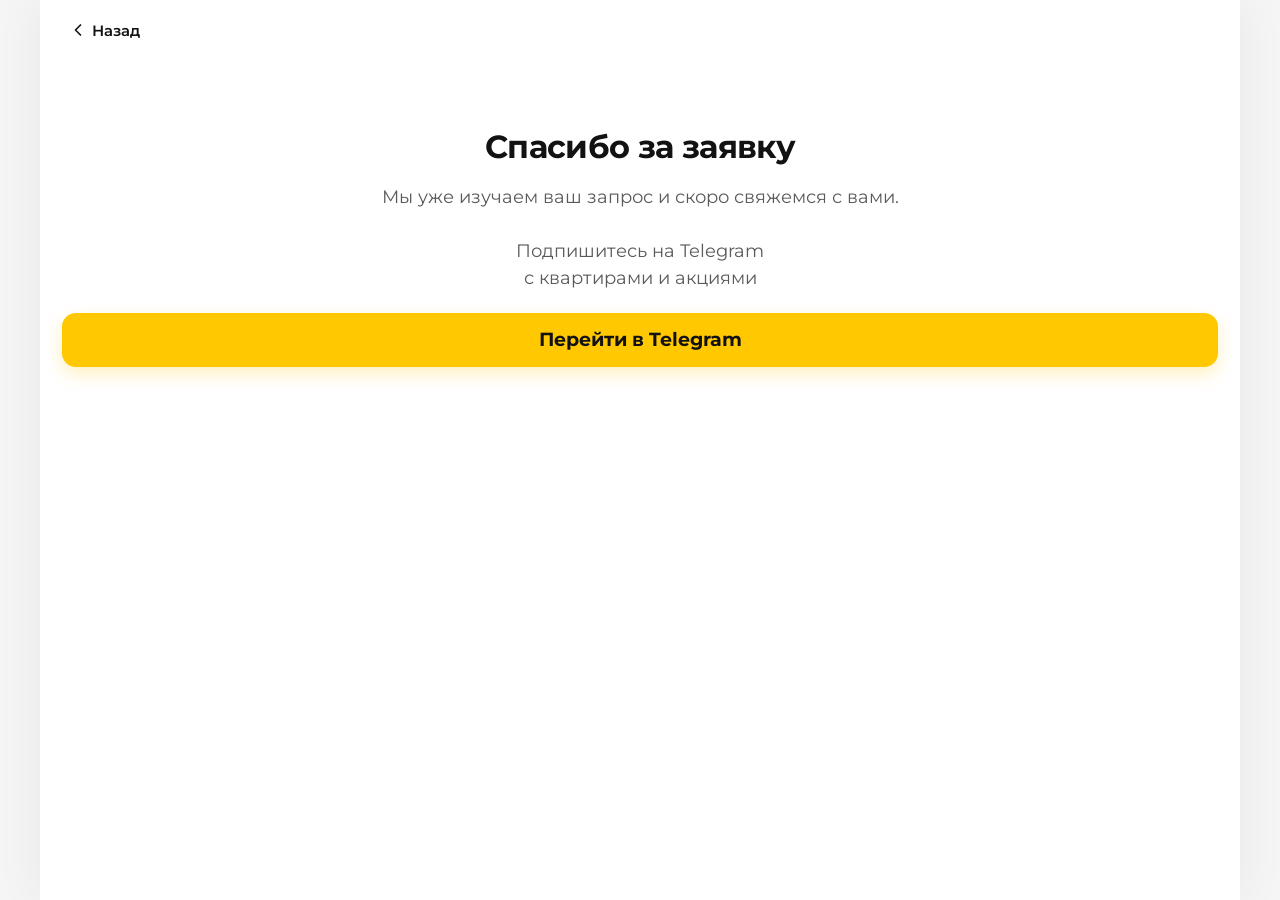
==== success.html @ 06d4162e "Redirect to success page upon form submission in index.html; add styles for success page layout and " ====
<!doctype html>
<html lang="ru">
  <head>
    <meta charset="UTF-8" />
    <meta name="viewport" content="width=device-width, initial-scale=1" />
    <meta name="theme-color" content="#ffc800" />
    <meta name="apple-mobile-web-app-capable" content="yes" />
    <meta name="apple-mobile-web-app-title" content="agency" />
    <title>Спасибо за заявку</title>
    <link
      rel="icon"
      href="assets/icons/favicon-32x32.png"
      sizes="32x32"
      type="image/png"
    />
    <link
      rel="icon"
      href="assets/icons/favicon-16x16.png"
      sizes="16x16"
      type="image/png"
    />
    <link
      rel="apple-touch-icon"
      href="assets/icons/apple-touch-icon.png"
      sizes="180x180"
    />
    <link rel="manifest" href="manifest.json" />
    <link rel="preconnect" href="https://fonts.bunny.net" />
    <link
      href="https://fonts.bunny.net/css?family=montserrat:400,500,600,700,800&display=swap"
      rel="stylesheet"
    />
    <link rel="stylesheet" href="style.css" />
  </head>
  <body>
    <main class="page success-page">
      <a class="success-page__back" href="index.html" aria-label="Назад">
        <svg viewBox="0 0 24 24" aria-hidden="true">
          <path
            d="M15 6l-6 6 6 6"
            fill="none"
            stroke="currentColor"
            stroke-width="2"
            stroke-linecap="round"
            stroke-linejoin="round"
          />
        </svg>
        Назад
      </a>
      <div class="success-page__content">
        <h1 class="success-page__title">Спасибо за заявку</h1>
        <p class="success-page__text">
          Мы уже изучаем ваш запрос и скоро свяжемся с вами.
        </p>
        <p class="success-page__cta">
          Подпишитесь на Telegram<br />
          с квартирами и акциями
        </p>
        <a
          class="success-page__button"
          href="https://t.me/grigakrsk"
          target="_blank"
          rel="noopener"
        >
          Перейти в Telegram
        </a>
      </div>
    </main>
  </body>
</html>
---- style.css ----
:root {
  --yellow: #ffc800;
  --yellow-deep: #f2bb00;
  --ink: #121212;
  --muted: #777;
  --surface: #f6f6f6;
  --line: #e8e8e8;
  font-synthesis: none;
}

*,
*::before,
*::after {
  box-sizing: border-box;
}

html {
  scroll-behavior: smooth;
}

body {
  margin: 0;
  min-width: 320px;
  overflow-x: hidden;
  color: var(--ink);
  background: #fff;
  font-family: "Montserrat", system-ui, -apple-system, "Segoe UI", Roboto, sans-serif;
  -webkit-font-smoothing: antialiased;
}

button,
input {
  font: inherit;
}

button,
a {
  -webkit-tap-highlight-color: transparent;
}

.page {
  width: min(100%, 520px);
  margin: 0 auto;
  padding: 0 28px 24px;
}

.page > .hero {
  width: min(100vw, 1200px);
  margin-inline: calc((100% - min(100vw, 1200px)) / 2);
  padding: 20px 22px 0;
  margin-bottom: 18px;
  box-sizing: border-box;
}

.hero {
  display: grid;
  grid-template-columns: minmax(72px, clamp(88px, 30vw, 300px)) minmax(0, 1fr);
  column-gap: clamp(8px, 2vw, 20px);
  align-items: start;
}

.hero-img {
  display: block;
  width: auto;
  max-width: 100%;
  height: auto;
  margin: 0;
  align-self: start;
  justify-self: start;
  object-fit: contain;
  object-position: left top;
}

.hero-lead {
  display: flex;
  flex-direction: column;
  align-items: flex-start;
  justify-content: flex-start;
  position: relative;
  margin-bottom: 0;
  min-height: 0;
  min-width: 0;
  max-width: 640px;
}

.hero-title {
  display: flex;
  flex-direction: column;
  align-items: stretch;
  gap: 0.08em;
  margin: 0 0 8px;
  font-size: clamp(14px, 3.8vw, 20px);
  line-height: 1.12;
  color: #000;
  text-align: left;
}

.hero-title__row {
  display: flex;
  align-items: baseline;
  width: 100%;
  font-size: clamp(15px, 4vw, 22px);
}

.hero-title__row--bold {
  font-weight: 700;
  padding-top: 0;
}

.hero-title__row--reg {
  font-weight: 400;
  font-size: clamp(12px, 3.2vw, 18px);
}

.hero-title__mark {
  display: inline-flex;
  width: fit-content;
  font-weight: 700;
  color: #000;
  font-size: clamp(13px, 3.6vw, 20px);
  background: linear-gradient(
    90deg,
    rgba(255, 210, 0, 0.15) 0%,
    #ffcc00 5%,
    #ffd10a 50%,
    #ffcc00 95%,
    rgba(255, 210, 0, 0.2) 100%
  );
  padding: 0.12em 0.22em 0.14em 0.14em;
  margin: 0 0 0 -0.06em;
  border-radius: 0.1em 0.18em 0.1em 0.08em;
  box-decoration-break: clone;
  -webkit-box-decoration-break: clone;
}

.title-pict {
  display: block;
  width: 100%;
  line-height: 0;
}

.caption-title {
  display: block;
  width: 100%;
  max-width: 100%;
  height: auto;
  margin: 0;
  object-fit: contain;
  object-position: left top;
}

.desc {
  color: #3a3a3a;
  font-size: clamp(12px, 3.1vw, 15px);
  line-height: 1.3;
  max-width: none;
  margin: 6px 0 0;
}

@media (min-width: 768px) {
  .hero {
    grid-template-columns: minmax(180px, clamp(200px, 26vw, 340px)) minmax(0, 1fr);
    align-items: start;
    margin-bottom: 24px;
  }

  .hero-img {
    width: auto;
    max-width: 100%;
    height: auto;
    max-height: clamp(260px, 36vw, 440px);
    object-fit: contain;
    object-position: left top;
  }

  .hero-lead {
    justify-content: flex-start;
    align-self: start;
    padding: 0 0 clamp(16px, 2.5vw, 32px) clamp(8px, 1.5vw, 20px);
    width: 100%;
  }

  .hero-title {
    font-size: clamp(32px, 3.2vw, 46px);
    margin-bottom: clamp(14px, 2vw, 22px);
  }

  .hero-title__row {
    font-size: clamp(34px, 3.4vw, 50px);
  }

  .hero-title__row--reg {
    font-size: clamp(24px, 2.2vw, 36px);
  }

  .hero-title__mark {
    font-size: clamp(28px, 2.6vw, 44px);
  }

  .desc {
    font-size: clamp(17px, 1.35vw, 19px);
    line-height: 1.4;
    margin-top: clamp(12px, 1.8vw, 20px);
  }
}

@media (min-width: 400px) and (max-width: 800px) {
  .hero {
    align-items: start;
  }

  .hero-img {
    object-fit: contain;
    object-position: left top;
    max-height: clamp(220px, 50vw, 400px);
  }

  .hero-lead {
    min-height: 0;
    justify-content: flex-start;
  }
}

@media (max-width: 420px) {
  .page > .hero {
    padding: 14px 8px 0;
  }

  .hero {
    grid-template-columns: minmax(64px, clamp(76px, 38vw, 200px)) minmax(0, 1fr);
    column-gap: 6px;
  }

  .hero-img {
    max-height: 180px;
  }

  .hero-title {
    font-size: clamp(13px, 3.6vw, 18px);
  }

  .hero-title__row {
    font-size: 18px;
  }

  .hero-title__row--reg {
    font-size: 16px;
  }

  .hero-title__mark {
    font-size: 18px;
  }

  .desc {
    font-size: clamp(11px, 2.9vw, 14px);
  }
}

.decor {
  position: absolute;
  z-index: 0;
  height: auto;
  pointer-events: none;
  user-select: none;
}

.decor--building {
  z-index: 0;
  top: -7px;
  right: -6px;
  width: 60px;
  opacity: 0.62;
  transform: rotate(-11deg);
  transform-origin: center;
}

.quiz {
  display: grid;
  gap: 25px;
  overflow: visible;
}

.question {
  position: relative;
}

.question:has(.city-custom:not([hidden])) {
  z-index: 100;
  overflow: visible;
}

.question__number {
  display: flex;
  align-items: center;
  gap: 8px;
  height: 35px;
  color: var(--yellow-deep);
  font-family: "Caveat", "Segoe Script", cursive;
  font-size: 31px;
  font-weight: 600;
  line-height: 1;
  transform: rotate(-2deg);
  padding-bottom: 10px;
}

.question__wave {
  display: block;
  width: 34px;
  height: auto;
  margin-top: 2px;
  transform: rotate(2deg);
}

.question h2 {
  margin: 2px 0 10px;
  font-size: 16px;
  line-height: 1.25;
  font-weight: 700;
  letter-spacing: -0.02em;
}

.options {
  position: relative;
  z-index: 2;
  display: grid;
  gap: 8px;
  overflow: visible;
}

.option,
.type-card,
.submit {
  border: 0;
  cursor: pointer;
  color: var(--ink);
}

.option {
  position: relative;
  z-index: 1;
  width: 100%;
  min-height: 43px;
  padding: 10px 14px;
  border: 1.5px solid var(--line);
  border-radius: 9px;
  background: #fff;
  box-shadow: 0 2px 8px rgba(0, 0, 0, 0.035);
  font-size: 12px;
  font-weight: 500;
  transition: 160ms ease;
}

.option.is-active {
  background: #ffc800;
  border-color: var(--yellow);
  font-weight: 600;
  box-shadow: 0 6px 16px rgba(255, 200, 0, 0.22);
}

.type-column {
  display: flex;
  flex-direction: column;
  gap: 8px;
  min-width: 0;
}

.type-sub {
  display: grid;
  grid-template-rows: 0fr;
  opacity: 0;
  overflow: hidden;
  pointer-events: none;
  transform: translateY(-8px);
  transition:
    grid-template-rows 320ms cubic-bezier(0.22, 1, 0.36, 1),
    opacity 240ms ease,
    transform 320ms cubic-bezier(0.22, 1, 0.36, 1);
}

.type-sub__inner {
  display: flex;
  flex-direction: column;
  gap: 8px;
  min-height: 0;
  overflow: hidden;
}

.type-column:has(.type-card.is-active) .type-sub {
  grid-template-rows: 1fr;
  opacity: 1;
  pointer-events: auto;
  transform: translateY(0);
}

.type-column:has(.type-card.is-active) .type-sub .option {
  animation: type-sub-item-in 360ms cubic-bezier(0.22, 1, 0.36, 1) backwards;
}

.type-column:has(.type-card.is-active) .type-sub .option:nth-child(2) {
  animation-delay: 70ms;
}

@keyframes type-sub-item-in {
  from {
    opacity: 0;
    transform: translateY(-6px);
  }

  to {
    opacity: 1;
    transform: translateY(0);
  }
}

.type-card {
  position: relative;
  display: flex;
  align-items: center;
  gap: 11px;
  width: 100%;
  min-height: 56px;
  padding: 8px 11px;
  border: 1.5px solid var(--line);
  border-radius: 9px;
  background: #fff;
  text-align: left;
  font-size: 12px;
  font-weight: 500;
  transition: 160ms ease;
}

.city-custom {
  position: relative;
  z-index: 12;
  grid-column: 1 / -1;
  margin-top: 2px;
}

.city-autocomplete {
  position: relative;
  z-index: 13;
}

.city-autocomplete__input {
  display: block;
  width: 100%;
  box-sizing: border-box;
  min-height: 43px;
  padding: 10px 14px;
  border: 1.5px solid var(--line);
  border-radius: 9px;
  color: #222;
  background: #fff;
  font-size: 16px;
  outline: 0;
  transition: 160ms ease;
}

.city-autocomplete__input::placeholder {
  color: #c4c4c4;
}

.city-autocomplete__input:focus {
  border-color: var(--yellow);
  box-shadow: 0 0 0 3px rgba(255, 200, 0, 0.1);
}

.city-suggestions {
  position: absolute;
  z-index: 200;
  top: calc(100% + 6px);
  left: 0;
  right: 0;
  max-height: 260px;
  margin: 0;
  padding: 6px 0;
  overflow-y: auto;
  list-style: none;
  border: 1px solid #e4e4e4;
  border-radius: 12px;
  background: #fff;
  box-shadow: 0 12px 28px rgba(0, 0, 0, 0.14);
}

.city-suggestions__item {
  padding: 12px 16px;
  font-size: 14px;
  line-height: 1.35;
  cursor: pointer;
  transition: background 120ms ease;
}

.city-suggestions__item + .city-suggestions__item {
  border-top: 1px solid #f2f2f2;
}

.city-suggestions__item:hover,
.city-suggestions__item:focus {
  background: #fff7d1;
}

.city-suggestions__name {
  display: block;
}

.type-card__arrow {
  position: absolute;
  z-index: 3;
  top: -7px;
  right: -21px;
  bottom: auto;
  width: 17px;
  height: auto;
  pointer-events: none;
  transform: rotate(-8deg);
}

.type-card.is-active {
  border-color: var(--yellow);
  box-shadow: 0 4px 13px rgba(0, 0, 0, 0.04);
}

.type-card__icon {
  display: grid;
  place-items: center;
  width: 32px;
  height: 32px;
  flex: 0 0 32px;
  border-radius: 8px;
  background: var(--yellow);
}

.type-card__icon svg {
  width: 18px;
  height: 18px;
  fill: none;
  stroke: #111;
  stroke-width: 1.8;
  stroke-linecap: round;
  stroke-linejoin: round;
}

.radio {
  display: grid;
  place-items: center;
  width: 19px;
  height: 19px;
  margin-left: auto;
  flex: 0 0 19px;
  border: 1.5px solid #dedede;
  border-radius: 50%;
  background: #fff;
}

.radio svg {
  display: none;
  width: 11px;
  height: 11px;
  color: #fff;
}

.type-card.is-active .radio {
  border-color: var(--yellow);
  background: var(--yellow);
}

.type-card.is-active .radio svg {
  display: block;
}

.input-wrap {
  position: relative;
  display: flex;
  align-items: center;
  height: 45px;
  border: 1.5px solid var(--line);
  border-radius: 9px;
  background: #fff;
}

.input-wrap input {
  width: 100%;
  height: 100%;
  min-width: 0;
  padding: 0 40px 0 13px;
  border: 0;
  outline: 0;
  color: #222;
  background: transparent;
  font-size: 16px;
}

.input-wrap input::placeholder {
  color: #c4c4c4;
}

.input-wrap:focus-within {
  border-color: var(--yellow);
  box-shadow: 0 0 0 3px rgba(255, 200, 0, 0.1);
}

.input-wrap svg {
  position: absolute;
  right: 13px;
  width: 15px;
  height: 15px;
  fill: none;
  stroke: #111;
  stroke-width: 1.8;
  stroke-linecap: round;
  stroke-linejoin: round;
}

.input-wrap--phone input {
  padding-left: 64px;
}

.flag,
.prefix {
  position: absolute;
  z-index: 1;
  font-size: 12px;
}

.flag {
  left: 11px;
}

.prefix {
  left: 34px;
  font-weight: 600;
}

.honeypot {
  position: absolute;
  left: -9999px;
  width: 1px;
  height: 1px;
  opacity: 0;
  pointer-events: none;
}

.form-actions {
  display: grid;
  gap: 6px;
  margin-top: 0;
}

.submit {
  display: flex;
  align-items: center;
  justify-content: center;
  gap: 16px;
  width: 100%;
  min-height: 47px;
  margin-top: 0;
  border-radius: 9px;
  background: var(--yellow);
  box-shadow: 0 7px 18px rgba(255, 200, 0, 0.25);
  font-size: 12px;
  font-weight: 700;
  transition: transform 160ms ease, filter 160ms ease;
}

.submit span:last-child {
  font-size: 19px;
  font-weight: 400;
}

.submit:hover {
  filter: brightness(1.035);
  transform: translateY(-1px);
}

.submit:disabled {
  cursor: wait;
  opacity: 0.72;
}

.benefits {
  margin-top: 18px;
}

.page .benefits__grid {
  grid-template-columns: 1fr;
  gap: 0;
}

.page .benefit {
  display: grid;
  grid-template-columns: 128px 1fr;
  align-items: center;
  column-gap: 14px;
  padding: 14px 0;
  min-height: 78px;
  border-bottom: 1px solid rgba(0, 0, 0, 0.08);
}

.page .benefit + .benefit::before {
  display: none;
}

.page .benefit__top {
  min-height: 0;
  align-items: center;
  gap: 10px;
}

.page .benefit__text {
  margin-top: 0;
  justify-self: end;
  text-align: right;
  font-size: 16px;
  line-height: 1.25;
}

.benefits__grid {
  display: grid;
  grid-template-columns: repeat(4, minmax(0, 1fr));
  gap: 0;
}

.benefit {
  position: relative;
  padding: 14px;
}

.benefit + .benefit::before {
  content: "";
  position: absolute;
  left: 0;
  top: 10px;
  bottom: 10px;
  width: 1px;
  background: rgba(0, 0, 0, 0.12);
}

.benefit__top {
  display: flex;
  align-items: center;
  gap: 12px;
  min-height: 54px;
}

.benefit__icon {
  display: grid;
  place-items: center;
  width: 46px;
  height: 46px;
  flex: 0 0 46px;
  border-radius: 999px;
  background: var(--yellow);
  box-shadow: 0 10px 18px rgba(244, 192, 0, 0.18);
}

.benefit__icon img {
  width: 24px;
  height: 24px;
  display: block;
}

.benefit__num {
  font-size: 38px;
  font-weight: 700;
  line-height: 1;
  letter-spacing: 0.02em;
  color: rgba(0, 0, 0, 0.14);
}

.benefit__text {
  margin-top: 8px;
  font-size: 15px;
  font-weight: 700;
  line-height: 1.15;
  color: #111;
}

@media (max-width: 780px) {
  .benefits__grid {
    grid-template-columns: repeat(2, minmax(0, 1fr));
    gap: 14px 0;
  }

  .benefit {
    padding: 10px 8px 6px;
  }

  .benefit + .benefit::before {
    display: none;
  }
}

@media (max-width: 560px) {
  .benefits__grid {
    grid-template-columns: 1fr;
    gap: 0;
  }

  .benefit {
    display: grid;
    grid-template-columns: 128px 1fr;
    align-items: center;
    column-gap: 14px;
    padding: 14px 0;
    min-height: 78px;
    border-bottom: 1px solid rgba(0, 0, 0, 0.08);
  }

  .benefit__top {
    min-height: 0;
    align-items: center;
    gap: 10px;
  }

  .benefit__text {
    margin-top: 0;
    justify-self: end;
    text-align: right;
    font-size: 16px;
    line-height: 1.25;
  }
}

.contacts {
  margin-top: 6px;
  padding: 14px 14px 4px;
  border-top: 1px solid #efefef;
  border-radius: 16px 16px 0 0;
  box-shadow: 0 -4px 18px rgba(0, 0, 0, 0.025);
  text-align: center;
}

.contacts > p {
  margin: 0 0 12px;
  font-size: 11px;
  font-weight: 500;
}

.contacts__links {
  display: flex;
  justify-content: center;
  align-items: flex-start;
  gap: 36px;
}

.contacts a {
  display: flex;
  align-items: center;
  flex-direction: column;
  gap: 6px;
  min-width: 52px;
  color: inherit;
  text-decoration: none;
}

.contacts__badge {
  display: grid;
  place-items: center;
  width: 34px;
  height: 34px;
  border-radius: 50%;
  background: #111;
}

.contacts__badge svg {
  width: 20px;
  height: 20px;
  fill: none;
  stroke: #fff;
  stroke-width: 1.8;
  stroke-linecap: round;
  stroke-linejoin: round;
}

.contacts__badge svg path[fill="#fff"] {
  fill: #fff;
  stroke: none;
}

.contacts__logo,
.contacts__logo-svg {
  display: block;
  width: 17px;
  height: 17px;
  object-fit: contain;
}

.contacts__logo-svg {
  fill: #fff;
}

.contacts small {
  font-size: 8px;
}

.toast {
  position: fixed;
  z-index: 10;
  left: 50%;
  bottom: 20px;
  width: max-content;
  max-width: calc(100% - 32px);
  padding: 12px 18px;
  border-radius: 10px;
  color: #fff;
  background: #111;
  box-shadow: 0 10px 30px rgba(0, 0, 0, 0.2);
  font-size: 12px;
  transform: translate(-50%, 30px);
  opacity: 0;
  pointer-events: none;
  transition: 220ms ease;
}

.toast.is-visible {
  transform: translate(-50%, 0);
  opacity: 1;
}

@media (min-width: 600px) {
  body {
    background: #f5f5f5;
  }

  .page {
    background: #fff;
    min-height: 100vh;
    box-shadow: 0 0 48px rgba(0, 0, 0, 0.06);
  }

  .page {
    padding: 0 28px 32px 28px;
  }

  .question h2 {
    font-size: 17px;
  }

  .question__number {
    font-size: 34px;
  }

  .option,
  .type-card,
  .input-wrap,
  .submit {
    min-height: 48px;
    font-size: 13px;
  }

  .input-wrap {
    height: 48px;
  }

  .benefit__text {
    font-size: 17px;
  }

  .contacts > p {
    font-size: 12px;
  }

  .contacts small {
    font-size: 9px;
  }
}

@media (min-width: 768px) {
  body {
    background: #fff;
  }

  .page {
    width: min(100%, 1200px);
    padding: 20px 22px 34px;
    min-height: auto;
    box-shadow: none;
  }

  .page > .hero {
    width: 100%;
    margin-inline: 0;
    padding: 0;
    margin-bottom: 24px;
  }

  .quiz {
    gap: 18px;
    margin-top: 18px;
  }

  .question {
    display: grid;
    grid-template-columns: 88px 1fr;
    column-gap: 18px;
    align-items: start;
    overflow: visible;
  }

  .question__number {
    grid-column: 1;
    grid-row: 1 / -1;
    height: auto;
    margin-top: -8px;
    padding-bottom: 0;
    font-size: 72px;
  }

  .question__wave {
    display: none;
  }

  .question h2 {
    grid-column: 2;
    grid-row: 1;
    margin: 0 0 14px;
    font-size: clamp(24px, 2.2vw, 30px);
    line-height: 1.15;
  }

  .question .options,
  .question .input-wrap {
    grid-column: 2;
    grid-row: 2;
  }

  .options {
    gap: 14px;
  }

  .options--stack {
    grid-template-columns: repeat(3, minmax(0, 1fr));
  }

  .options--cards {
    grid-template-columns: repeat(2, minmax(0, 1fr));
  }

  .option {
    min-height: 66px;
    padding: 18px 16px;
    border: 1px solid #e8e8e8;
    border-radius: 14px;
    font-size: 19px;
    font-weight: 600;
    box-shadow: 0 1px 0 rgba(0, 0, 0, 0.04);
  }

  .option.is-active {
    border-color: var(--yellow);
    box-shadow: 0 10px 18px rgba(244, 192, 0, 0.22);
  }

  .city-autocomplete__input {
    min-height: 66px;
    padding: 18px 16px;
    border-radius: 14px;
    font-size: 19px;
  }

  .city-suggestions {
    max-height: 320px;
    border-radius: 14px;
  }

  .city-suggestions__item {
    padding: 14px 18px;
    font-size: 17px;
  }

  .type-card {
    min-height: 66px;
    padding: 18px;
    border-radius: 14px;
    border-width: 2px;
    font-size: 19px;
    font-weight: 600;
    gap: 14px;
  }

  .type-card__icon {
    width: 44px;
    height: 44px;
    flex-basis: 44px;
    border-radius: 12px;
  }

  .type-card__icon svg {
    width: 22px;
    height: 22px;
  }

  .radio {
    width: 26px;
    height: 26px;
    flex-basis: 26px;
  }

  .radio svg {
    width: 14px;
    height: 14px;
  }

  .input-wrap {
    height: 64px;
    border-width: 2px;
    border-radius: 14px;
  }

  .input-wrap input {
    font-size: 19px;
    font-weight: 500;
    padding-right: 54px;
  }

  .input-wrap svg {
    width: 22px;
    height: 22px;
    right: 16px;
  }

  .input-wrap--phone .prefix {
    left: 42px;
    font-size: 18px;
  }

  .input-wrap--phone input {
    padding-left: 78px;
  }

  .input-wrap--phone .flag {
    left: 14px;
    font-size: 18px;
  }

  .form-actions {
    gap: 8px;
    margin-top: 0;
    margin-left: 106px;
    width: calc(100% - 106px);
  }

  .submit {
    margin-top: 0;
    min-height: 100px;
    height: 100px;
    border-radius: 16px;
    font-size: 21px;
    font-weight: 700;
    gap: 12px;
  }

  .page .benefits__grid {
    grid-template-columns: repeat(4, minmax(0, 1fr));
    gap: 0;
  }

  .page .benefit {
    display: block;
    padding: 14px;
    min-height: 0;
    border-bottom: 0;
  }

  .page .benefit + .benefit::before {
    display: block;
  }

  .page .benefit__top {
    min-height: 54px;
    gap: 12px;
  }

  .page .benefit__text {
    margin-top: 8px;
    justify-self: start;
    text-align: left;
    font-size: 15px;
    line-height: 1.15;
  }

  .contacts {
    margin-top: 16px;
    padding: 20px 14px 8px;
  }

  .contacts > p {
    font-size: 15px;
    margin-bottom: 16px;
  }

  .contacts small {
    font-size: 11px;
  }

  .contacts__badge {
    width: 44px;
    height: 44px;
  }

  .contacts__badge svg,
  .contacts__logo,
  .contacts__logo-svg {
    width: 22px;
    height: 22px;
  }

  .page .reviews__shell {
    margin-inline: 0;
    padding: 40px;
  }

  .page .reviews__heading {
    font-size: clamp(22px, 2.4vw, 30px);
  }
}

@media (prefers-reduced-motion: reduce) {
  *,
  *::before,
  *::after {
    scroll-behavior: auto !important;
    transition-duration: 0.01ms !important;
  }
}
/* ——— Отзывы: фон, 3D-карусель (десктоп), слайдер (моб.) ——— */

.reviews__shell {
  position: relative;
  max-width: 1200px;
  margin: 0 auto;
  padding: 40px;
  /* border-radius: 18px; */
  overflow: hidden;
  background-color: #fff;
}

.reviews__bg {
  position: absolute;
  inset: 0;
  background-position: center center;
  background-size: cover;
  background-repeat: no-repeat;
  filter: brightness(1.12);
}

.reviews__overlay {
  position: absolute;
  inset: 0;
  /* Плавное «растворение» к белому по левому, правому и верхнему краю */
  background:
    linear-gradient(
      90deg,
      #fff 0%,
      rgba(255, 255, 255, 0) clamp(56px, 14vw, 180px)
    ),
    linear-gradient(
      270deg,
      #fff 0%,
      rgba(255, 255, 255, 0) clamp(56px, 14vw, 180px)
    ),
    linear-gradient(
      180deg,
      #fff 0%,
      rgba(255, 255, 255, 0) clamp(48px, 12vw, 140px)
    ),
    linear-gradient(
      180deg,
      rgba(255, 255, 255, 0.78) 0%,
      rgba(255, 255, 255, 0.68) 42%,
      rgba(252, 252, 252, 0.72) 100%
    ),
    radial-gradient(
      circle at 50% 100%,
      rgba(255, 255, 255, 0.35) 0%,
      transparent 100%
    );
  pointer-events: none;
}

.reviews__content {
  position: relative;
  z-index: 1;
}

.reviews__heading {
  margin: 0 auto;
  max-width: 920px;
  text-align: center;
  font-size: clamp(20px, 4vw, 32px);
  font-weight: 700;
  line-height: 1.2;
  color: #1a1a1a;
}

.reviews__lead {
  margin: 14px auto 0;
  max-width: 640px;
  text-align: center;
  font-size: clamp(15px, 2.3vw, 18px);
  line-height: 1.45;
  color: #555;
}

.reviews__carousel {
  margin-top: clamp(28px, 5vw, 40px);
}

.reviews__stage {
  position: relative;
  width: 100%;
  min-width: 0;
}

.reviews__arrow {
  position: absolute;
  z-index: 6;
  top: 50%;
  transform: translateY(-50%);
  pointer-events: auto;
  display: grid;
  place-items: center;
  width: 44px;
  height: 44px;
  padding: 0;
  border: 0;
  border-radius: 999px;
  background: rgba(255, 255, 255, 0.88);
  color: #666;
  cursor: pointer;
  box-shadow:
    0 2px 10px rgba(0, 0, 0, 0.12),
    0 0 0 1px rgba(0, 0, 0, 0.06);
  transition: color 0.2s ease, background 0.2s ease, transform 0.15s ease;
}

.reviews__arrow--prev {
  left: 10px;
}

.reviews__arrow--next {
  right: 10px;
}

.reviews__arrow svg {
  display: block;
  width: 20px;
  height: 36px;
}

.reviews__arrow:hover {
  color: #333;
  background: #fff;
  transform: translateY(-50%) scale(1.04);
}

.reviews__arrow:active {
  transform: translateY(-50%) scale(0.98);
}

.reviews__viewport {
  flex: 1 1 auto;
  min-width: 0;
  outline: none;
  position: relative;
}

/* Десктоп: «стек» из трёх карточек */

@media (min-width: 768px) {
  .reviews__viewport {
    overflow: visible;
    width: 100%;
    max-width: 900px;
    margin: 0 auto;
  }

  .reviews__track {
    --reviews-shift: clamp(210px, 23vw, 270px);
    position: relative;
    min-height: clamp(380px, 44vw, 480px);
    width: 100%;
    max-width: 900px;
    margin: 0 auto;
    perspective: 1600px;
    transform-style: preserve-3d;
  }

  .reviews__track .review-card {
    position: absolute;
    left: 50%;
    top: 50%;
    width: min(400px, 82%);
    max-width: 400px;
    margin: 0;
    transform-origin: 50% 50%;
    transition:
      transform 0.55s cubic-bezier(0.33, 1, 0.48, 1),
      opacity 0.45s ease,
      filter 0.45s ease,
      box-shadow 0.45s ease;
    will-change: transform;
  }

  .review-card--center {
    z-index: 5;
    transform: translate(-50%, -50%) scale(1);
    opacity: 1;
    filter: none;
  }

  .review-card--left {
    z-index: 3;
    transform: translate(
        calc(-50% - var(--reviews-shift)),
        -50%
      )
      scale(0.88);
    opacity: 0.9;
    filter: brightness(0.98);
  }

  .review-card--right {
    z-index: 3;
    transform: translate(
        calc(-50% + var(--reviews-shift)),
        -50%
      )
      scale(0.88);
    opacity: 0.9;
    filter: brightness(0.98);
  }

  .review-card--hidden {
    z-index: 0;
    pointer-events: none;
    transform: translate(-50%, -50%) scale(0.72);
    opacity: 0;
    filter: blur(2px);
  }
}

/* Мобильный: горизонтальный слайдер */

@media (max-width: 767px) {
  .reviews__shell {
    border-radius: 14px;
    padding-left: clamp(10px, 2.5vw, 14px);
    padding-right: clamp(10px, 2.5vw, 14px);
  }

  .reviews__heading {
    font-size: clamp(17px, 4.5vw, 22px);
  }

  .reviews__lead {
    font-size: 13px;
    margin-top: 10px;
  }

  .reviews__stage {
    align-self: stretch;
  }

  .reviews__viewport {
    overflow-x: auto;
    overflow-y: hidden;
    scroll-snap-type: x mandatory;
    scroll-padding-inline: 0;
    -webkit-overflow-scrolling: touch;
    scrollbar-width: none;
    width: 100%;
    container-type: inline-size;
    container-name: reviews-view;
  }

  .reviews__viewport::-webkit-scrollbar {
    display: none;
  }

  .reviews__arrow {
    width: 25px;
    height: 25px;
    box-shadow:
      0 1px 6px rgba(0, 0, 0, 0.14),
      0 0 0 1px rgba(0, 0, 0, 0.05);
  }

  .reviews__arrow--prev {
    left: -8px;
  }

  .reviews__arrow--next {
    right: -8px;
  }

  .reviews__arrow svg {
    width: 10px;
    height: 18px;
  }

  .reviews__arrow:hover {
    transform: translateY(-50%) scale(1.06);
  }

  .reviews__arrow:active {
    transform: translateY(-50%) scale(0.95);
  }

  .reviews__track {
    display: flex;
    min-width: 100%;
    gap: 0;
    padding: 2px 0 8px;
    min-height: 0;
    justify-content: flex-start;
    align-items: stretch;
  }

  .reviews__track::before,
  .reviews__track::after {
    display: none;
  }

  .reviews__track .review-card {
    flex: 0 0 100%;
    width: 100%;
    max-width: 100%;
    scroll-snap-align: center;
    scroll-snap-stop: always;
    position: relative;
    left: auto;
    top: auto;
    transform: none;
    opacity: 1;
    filter: none;
    pointer-events: auto;
  }

  .review-card {
    padding: 11px 12px 12px;
    border-radius: 12px;
    box-shadow:
      0 8px 22px rgba(0, 0, 0, 0.08),
      0 1px 4px rgba(0, 0, 0, 0.04);
  }

  .review-card__head {
    display: grid;
    grid-template-columns: 36px 1fr auto;
    grid-template-rows: auto auto;
    column-gap: 10px;
    row-gap: 6px;
    align-items: start;
    margin-bottom: 8px;
  }

  .review-card__avatar {
    grid-column: 1;
    grid-row: 1;
    width: 36px;
    height: 36px;
    font-size: 12px;
    border-radius: 50%;
  }

  .review-card__avatar--light {
    font-size: 15px;
  }

  .review-card__who {
    grid-column: 2;
    grid-row: 1;
    min-width: 0;
  }

  .review-card__who--grow {
    grid-column: 2;
    grid-row: 1;
  }

  .review-card__head .review-card__subscribe,
  .review-card__head .review-card__more {
    grid-column: 3;
    grid-row: 1;
    align-self: start;
  }

  .review-card__head .review-card__stars {
    grid-column: 1 / -1;
    grid-row: 2;
    margin: 0;
    justify-self: start;
    align-self: start;
    font-size: 12px;
    letter-spacing: 0.2px;
  }

  .review-card__name {
    font-size: 14px;
    line-height: 1.2;
  }

  .review-card__meta {
    font-size: 11px;
    line-height: 1.35;
    margin-top: 1px;
    word-break: break-word;
  }

  .review-card__name-row {
    gap: 3px 5px;
  }

  .review-card__rating-row {
    gap: 6px 10px;
    margin-bottom: 8px;
  }

  .review-card__rating-row .review-card__stars {
    font-size: 12px;
  }

  .review-card__date {
    font-size: 11px;
  }

  .review-card__text {
    font-size: 12px;
    line-height: 1.45;
    color: #222;
  }

  .review-card__foot {
    margin-top: 10px;
    padding-top: 8px;
  }

  .review-card__comments,
  .review-card__chip,
  .review-card__stat {
    font-size: 12px;
  }

  .review-card__stars--block {
    margin: 0 0 8px;
    font-size: 12px;
  }

  .review-card__subscribe {
    font-size: 12px;
  }

  .review-card--hidden,
  .review-card--left,
  .review-card--center,
  .review-card--right {
    transform: none;
    opacity: 1;
    filter: none;
    pointer-events: auto;
  }
}

/* Точная ширина слайда = ширина области прокрутки (моб. отзывы) */
@container reviews-view (min-width: 0) {
  .reviews__track .review-card {
    flex: 0 0 100cqi;
    width: 100cqi;
    max-width: 100cqi;
  }
}

@media (prefers-reduced-motion: reduce) {
  .reviews__track .review-card {
    transition: none;
  }
}

.reviews {
  margin-top: 8px;
}

.page .reviews__shell {
  max-width: none;
  margin-inline: -28px;
  padding-top: 28px;
  padding-bottom: 28px;
  padding-inline: 28px;
}

/* Карточка отзыва */

.review-card {
  box-sizing: border-box;
  border-radius: 14px;
  background: #fff;
  padding: clamp(18px, 3vw, 22px) clamp(18px, 3vw, 24px);
  box-shadow:
    0 14px 36px rgba(0, 0, 0, 0.1),
    0 2px 8px rgba(0, 0, 0, 0.04);
  border: 1px solid rgba(0, 0, 0, 0.06);
}

.review-card__head {
  display: flex;
  align-items: flex-start;
  gap: 12px;
  margin-bottom: 12px;
}

.review-card__avatar {
  flex: 0 0 auto;
  width: 44px;
  height: 44px;
  border-radius: 50%;
  display: grid;
  place-items: center;
  font-size: 15px;
  font-weight: 600;
  background: var(--avatar-bg, #f0f0f0);
  color: var(--avatar-fg, #5c5c5c);
  line-height: 1;
}

.review-card__avatar--light {
  font-size: 18px;
  font-weight: 700;
}

.review-card__who {
  min-width: 0;
  flex: 1 1 auto;
}

.review-card__who--grow {
  flex: 1 1 auto;
}

.review-card__name-row {
  display: flex;
  flex-wrap: wrap;
  align-items: baseline;
  gap: 4px 6px;
}

.review-card__name {
  font-size: 16px;
  font-weight: 700;
  color: #111;
  line-height: 1.25;
}

.review-card__dot {
  color: #999;
  font-weight: 400;
}

.review-card__meta {
  font-size: 13px;
  line-height: 1.35;
  color: #888;
  margin-top: 2px;
}

.review-card__name-row + .review-card__meta {
  margin-top: 4px;
}

.review-card__stars {
  flex: 0 0 auto;
  margin-left: auto;
  align-self: flex-start;
  letter-spacing: 1px;
  font-size: 16px;
  line-height: 1;
  color: #f4c000;
}

.review-card__stars--inline {
  margin-left: 0;
  letter-spacing: 0.5px;
}

.review-card__stars--block {
  margin: 0 0 12px;
  align-self: flex-start;
}

.review-card__rating-row {
  display: flex;
  flex-wrap: wrap;
  align-items: center;
  gap: 10px 14px;
  margin-bottom: 12px;
}

.review-card__date {
  font-size: 13px;
  color: #888;
}

.review-card__text {
  margin: 0;
  font-size: 14px;
  line-height: 1.5;
  color: #222;
}

.review-card__foot {
  display: flex;
  align-items: center;
  margin-top: 14px;
  padding-top: 12px;
  border-top: 1px solid #eee;
}

.review-card__foot--rich {
  justify-content: flex-start;
  gap: 18px;
  flex-wrap: wrap;
}

.review-card__comments {
  display: inline-flex;
  align-items: center;
  gap: 5px;
  line-height: 1;
  vertical-align: middle;
  color: #8e8e93;
}

.review-card__stat {
  display: inline-flex;
  align-items: center;
  gap: 4px;
  line-height: 1;
  vertical-align: middle;
  color: #8e8e93;
}

.review-card__comments svg {
  display: block;
  width: 18px;
  height: 18px;
  overflow: visible;
  flex-shrink: 0;
}

.review-card__chip svg,
.review-card__stat svg {
  overflow: visible;
  flex-shrink: 0;
}

.review-card__stat svg {
  display: block;
  width: 16px;
  height: 16px;
}

.review-card__chip {
  display: inline-flex;
  align-items: center;
  gap: 6px;
  padding: 0;
  border: 0;
  background: none;
  color: #8e8e93;
  font: inherit;
  font-size: 14px;
  cursor: default;
}

.review-card__stat {
  display: inline-flex;
  align-items: center;
  gap: 5px;
  color: #8e8e93;
  font-size: 14px;
}

.review-card__stat--push {
  margin-left: auto;
}

.review-card__more {
  flex: 0 0 auto;
  border: 0;
  background: none;
  padding: 4px 0 4px 8px;
  color: #aaa;
  font-size: 18px;
  line-height: 1;
  letter-spacing: 2px;
  cursor: default;
}

.review-card__subscribe {
  flex: 0 0 auto;
  border: 0;
  background: none;
  padding: 2px 0;
  font: inherit;
  font-size: 14px;
  font-weight: 600;
  color: #2e9d4c;
  cursor: default;
  white-space: nowrap;
}

@media (max-width: 767px) {
  .page .reviews__viewport {
    overflow-x: auto;
    overflow-y: hidden;
    scroll-snap-type: x mandatory;
    scroll-padding-inline: 0;
    -webkit-overflow-scrolling: touch;
    scrollbar-width: none;
    width: 100%;
    max-width: none;
    margin: 0;
    container-type: inline-size;
    container-name: reviews-view;
  }

  .page .reviews__viewport::-webkit-scrollbar {
    display: none;
  }

  .page .reviews__track {
    position: relative;
    display: flex;
    min-width: 100%;
    min-height: 0;
    gap: 0;
    padding: 2px 0 8px;
    perspective: none;
    transform-style: flat;
  }

  .page .reviews__track .review-card {
    position: relative;
    left: auto;
    top: auto;
    flex: 0 0 100%;
    width: 100%;
    max-width: 100%;
    margin: 0;
    transform: none !important;
    opacity: 1 !important;
    filter: none !important;
    pointer-events: auto;
    scroll-snap-align: center;
    scroll-snap-stop: always;
  }

  .page .reviews__arrow {
    width: 25px;
    height: 25px;
  }

  .page .reviews__arrow--prev {
    left: -8px;
  }

  .page .reviews__arrow--next {
    right: -8px;
  }

  .page .reviews__arrow svg {
    width: 10px;
    height: 18px;
  }

  .page .reviews__heading {
    font-size: clamp(17px, 4.5vw, 22px);
  }
}

.success-page {
  position: relative;
  display: flex;
  align-items: flex-start;
  justify-content: center;
  min-height: 100vh;
  padding-top: clamp(72px, 16vh, 128px);
}

.success-page__back {
  position: absolute;
  top: 20px;
  left: 28px;
  display: inline-flex;
  align-items: center;
  gap: 4px;
  color: var(--ink);
  font-size: 15px;
  font-weight: 600;
  line-height: 1;
  text-decoration: none;
  transition: opacity 160ms ease;
}

.success-page__back svg {
  width: 20px;
  height: 20px;
}

.success-page__back:hover {
  opacity: 0.7;
}

.success-page__content {
  width: 100%;
  text-align: center;
}

.success-page__title {
  margin: 0 0 18px;
  font-size: clamp(24px, 6.2vw, 32px);
  font-weight: 700;
  line-height: 1.2;
  letter-spacing: -0.02em;
}

.success-page__text,
.success-page__cta {
  margin: 0;
  color: #5a5a5a;
  font-size: clamp(15px, 4vw, 18px);
  line-height: 1.45;
}

.success-page__cta {
  margin-top: 28px;
}

.success-page__button {
  display: inline-flex;
  align-items: center;
  justify-content: center;
  width: 100%;
  min-height: 54px;
  margin-top: 22px;
  border-radius: 14px;
  background: var(--yellow);
  color: var(--ink);
  font-size: clamp(16px, 4.2vw, 19px);
  font-weight: 700;
  text-decoration: none;
  box-shadow: 0 7px 18px rgba(255, 200, 0, 0.25);
  transition:
    transform 160ms ease,
    filter 160ms ease;
}

.success-page__button:hover {
  filter: brightness(1.035);
  transform: translateY(-1px);
}

@media (min-width: 600px) {
  .success-page {
    min-height: 100vh;
    background: #fff;
    box-shadow: 0 0 48px rgba(0, 0, 0, 0.06);
  }

  body:has(.success-page) {
    background: #f5f5f5;
  }
}
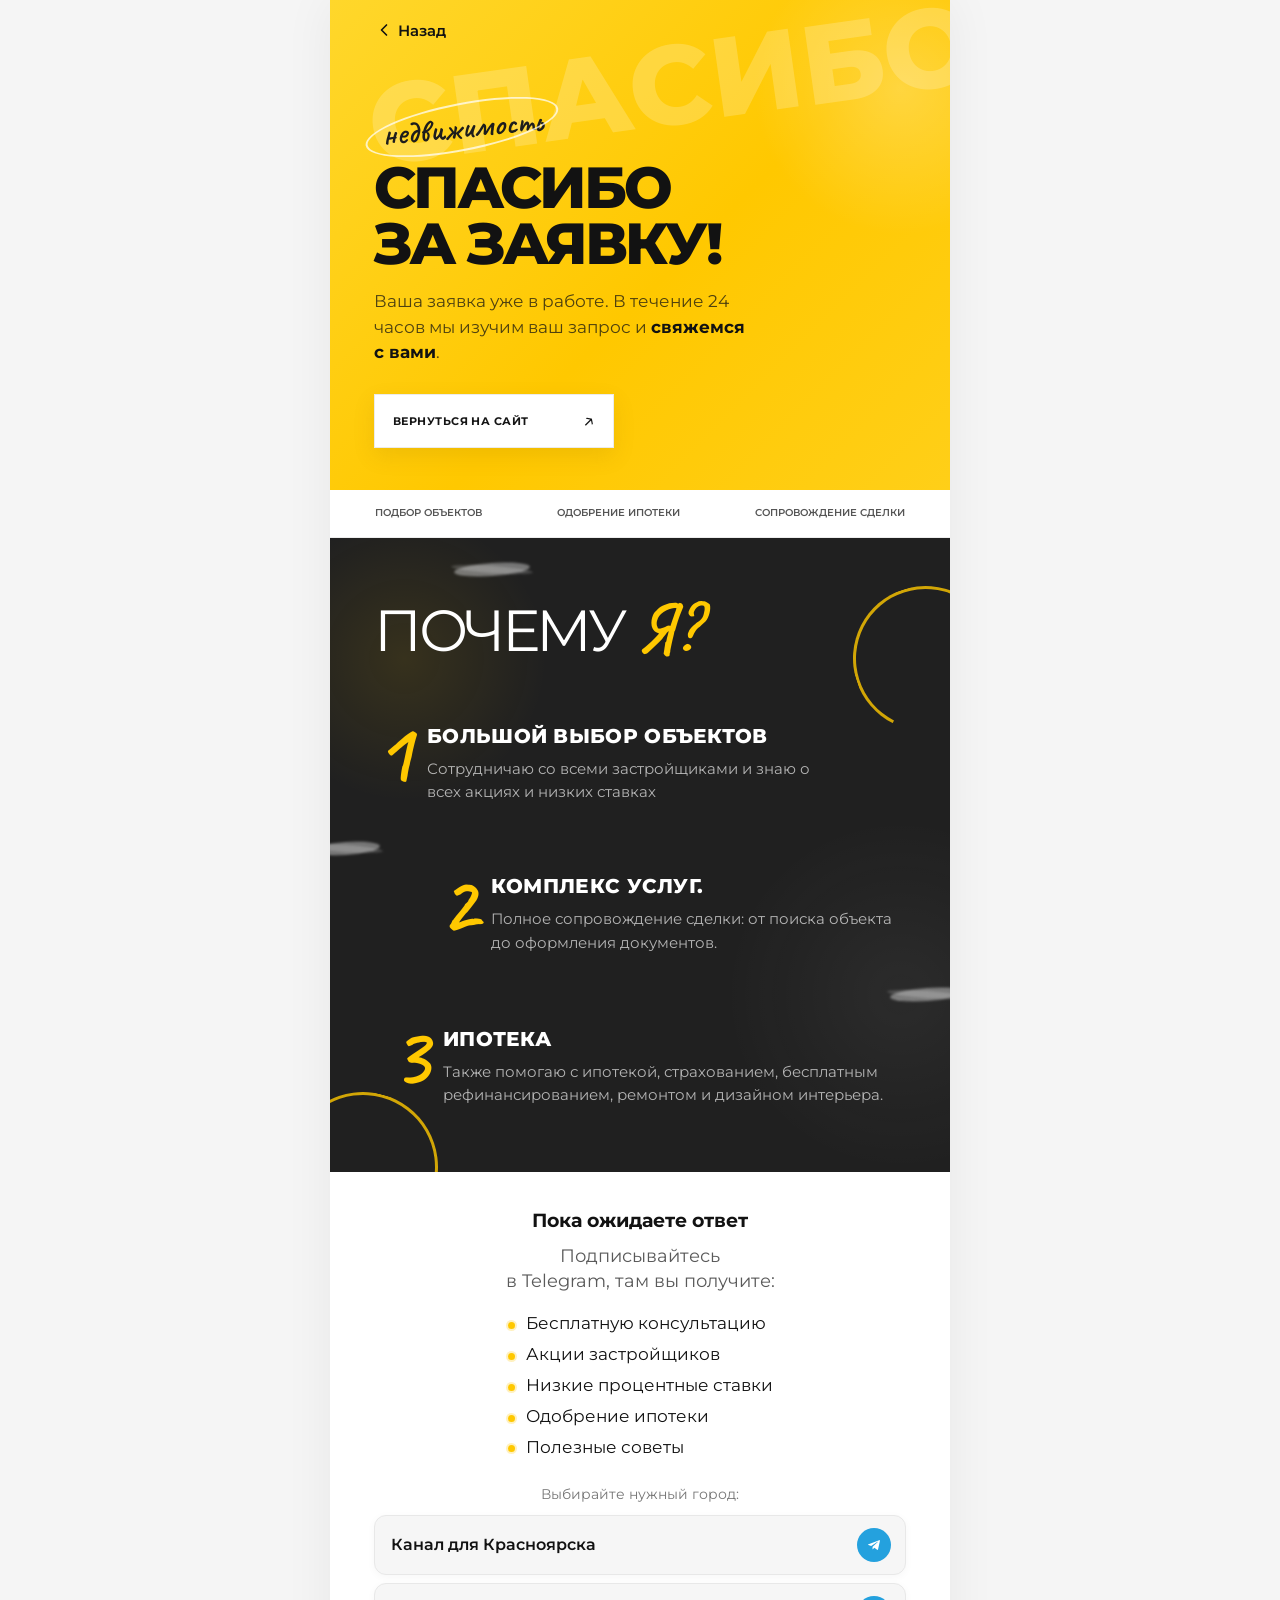
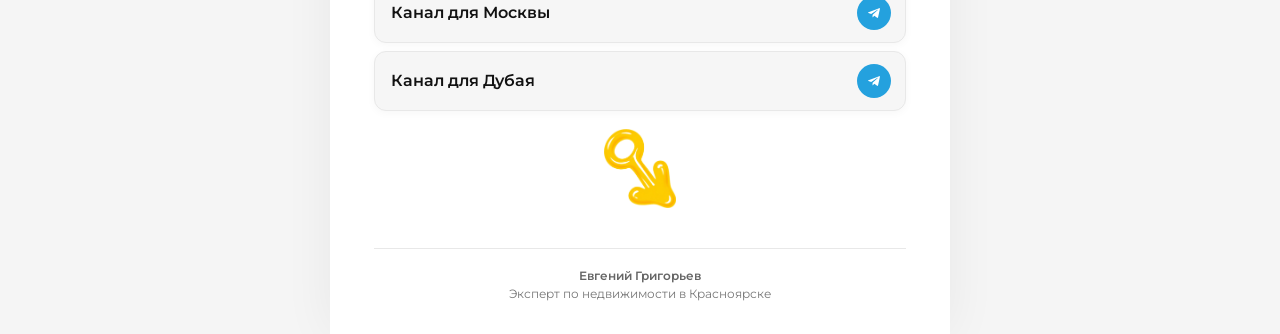
==== commit c544ac3e: "Revise success page layout in success.html with new hero section, enhanced content, and updated styl" ====
--- a/success.html
+++ b/success.html
@@ -27,7 +27,7 @@
     <link rel="manifest" href="manifest.json" />
     <link rel="preconnect" href="https://fonts.bunny.net" />
     <link
-      href="https://fonts.bunny.net/css?family=montserrat:400,500,600,700,800&display=swap"
+      href="https://fonts.bunny.net/css?family=caveat:500,600,700|montserrat:400,500,600,700,800&display=swap"
       rel="stylesheet"
     />
     <link rel="stylesheet" href="style.css" />
@@ -47,23 +47,144 @@
         </svg>
         Назад
       </a>
+
       <div class="success-page__content">
-        <h1 class="success-page__title">Спасибо за заявку</h1>
-        <p class="success-page__text">
-          Мы уже изучаем ваш запрос и скоро свяжемся с вами.
-        </p>
-        <p class="success-page__cta">
-          Подпишитесь на Telegram<br />
-          с квартирами и акциями
-        </p>
-        <a
-          class="success-page__button"
-          href="https://t.me/grigakrsk"
-          target="_blank"
-          rel="noopener"
-        >
-          Перейти в Telegram
-        </a>
+        <header class="success-page__hero">
+          <span class="success-page__hero-note">недвижимость</span>
+          <h1 class="success-page__title">
+            СПАСИБО<br />ЗА ЗАЯВКУ!
+          </h1>
+          <p class="success-page__lead">
+            Ваша заявка уже в работе. В течение 24 часов мы изучим ваш запрос и
+            <strong>свяжемся с&nbsp;вами</strong>.
+          </p>
+          <a class="success-page__hero-button" href="index.html">
+            ВЕРНУТЬСЯ НА САЙТ
+            <span aria-hidden="true">↗</span>
+          </a>
+        </header>
+
+        <div class="success-page__topic-strip" aria-label="Наши услуги">
+          <span>ПОДБОР ОБЪЕКТОВ</span>
+          <span>ОДОБРЕНИЕ ИПОТЕКИ</span>
+          <span>СОПРОВОЖДЕНИЕ СДЕЛКИ</span>
+        </div>
+
+        <section class="success-page__why" aria-labelledby="why-me-title">
+          <span class="success-page__chalk success-page__chalk--top" aria-hidden="true"></span>
+          <span class="success-page__chalk success-page__chalk--left" aria-hidden="true"></span>
+          <span class="success-page__chalk success-page__chalk--right" aria-hidden="true"></span>
+
+          <h2 class="success-page__why-title" id="why-me-title">
+            ПОЧЕМУ <span>Я?</span>
+          </h2>
+
+          <div class="success-page__reasons">
+            <article class="success-page__reason success-page__reason--left">
+              <span class="success-page__reason-number">1</span>
+              <div>
+                <h3>БОЛЬШОЙ ВЫБОР ОБЪЕКТОВ</h3>
+                <p>
+                  Сотрудничаю со всеми застройщиками и знаю о всех акциях и
+                  низких ставках
+                </p>
+              </div>
+            </article>
+
+            <article class="success-page__reason success-page__reason--right">
+              <span class="success-page__reason-number">2</span>
+              <div>
+                <h3>КОМПЛЕКС УСЛУГ.</h3>
+                <p>
+                  Полное сопровождение сделки: от поиска объекта до оформления
+                  документов.
+                </p>
+              </div>
+            </article>
+
+            <article class="success-page__reason success-page__reason--center">
+              <span class="success-page__reason-number">3</span>
+              <div>
+                <h3>ИПОТЕКА</h3>
+                <p>
+                  Также помогаю с ипотекой, страхованием, бесплатным
+                  рефинансированием, ремонтом и дизайном интерьера.
+                </p>
+              </div>
+            </article>
+          </div>
+        </section>
+
+        <section class="success-page__telegram" aria-label="Telegram-каналы">
+          <p class="success-page__while-wait">
+            <strong>Пока ожидаете ответ</strong>
+          </p>
+          <p class="success-page__subscribe">
+            Подписывайтесь<br />
+            в Telegram, там вы получите:
+          </p>
+
+          <ul class="success-page__benefits">
+            <li>Бесплатную консультацию</li>
+            <li>Акции застройщиков</li>
+            <li>Низкие процентные ставки</li>
+            <li>Одобрение ипотеки</li>
+            <li>Полезные советы</li>
+          </ul>
+
+          <p class="success-page__channels-label">Выбирайте нужный город:</p>
+          <div class="success-page__channels">
+            <button type="button" class="success-page__channel">
+              <span class="success-page__channel-name">Канал для Красноярска</span>
+              <span class="success-page__channel-icon" aria-hidden="true">
+                <svg viewBox="0 0 24 24">
+                  <path
+                    fill="#fff"
+                    d="M9.993 17.854 10.129 14.2l6.916-6.228c.262-.238-.057-.366-.403-.146l-8.404 5.453-3.624-1.13c-.79-.245-.805-.79.172-1.176l14.053-5.422c.656-.247 1.233.153 1.007.958l-2.389 11.222c-.175.786-.647 1.002-1.321.621l-3.646-2.686-1.762 1.728c-.196.197-.362.362-.736.362Z"
+                  />
+                </svg>
+              </span>
+            </button>
+            <button type="button" class="success-page__channel">
+              <span class="success-page__channel-name">Канал для Москвы</span>
+              <span class="success-page__channel-icon" aria-hidden="true">
+                <svg viewBox="0 0 24 24">
+                  <path
+                    fill="#fff"
+                    d="M9.993 17.854 10.129 14.2l6.916-6.228c.262-.238-.057-.366-.403-.146l-8.404 5.453-3.624-1.13c-.79-.245-.805-.79.172-1.176l14.053-5.422c.656-.247 1.233.153 1.007.958l-2.389 11.222c-.175.786-.647 1.002-1.321.621l-3.646-2.686-1.762 1.728c-.196.197-.362.362-.736.362Z"
+                  />
+                </svg>
+              </span>
+            </button>
+            <button type="button" class="success-page__channel">
+              <span class="success-page__channel-name">Канал для Дубая</span>
+              <span class="success-page__channel-icon" aria-hidden="true">
+                <svg viewBox="0 0 24 24">
+                  <path
+                    fill="#fff"
+                    d="M9.993 17.854 10.129 14.2l6.916-6.228c.262-.238-.057-.366-.403-.146l-8.404 5.453-3.624-1.13c-.79-.245-.805-.79.172-1.176l14.053-5.422c.656-.247 1.233.153 1.007.958l-2.389 11.222c-.175.786-.647 1.002-1.321.621l-3.646-2.686-1.762 1.728c-.196.197-.362.362-.736.362Z"
+                  />
+                </svg>
+              </span>
+            </button>
+          </div>
+
+          <img
+            class="success-page__arrow"
+            src="assets/decor/glossy-arrow.png"
+            width="72"
+            height="120"
+            alt=""
+            aria-hidden="true"
+          />
+        </section>
+
+        <footer class="success-page__author">
+          <p class="success-page__author-name">Евгений Григорьев</p>
+          <p class="success-page__author-role">
+            Эксперт по недвижимости в Красноярске
+          </p>
+        </footer>
       </div>
     </main>
   </body>
--- a/style.css
+++ b/style.css
@@ -157,6 +157,25 @@
   margin: 6px 0 0;
 }
 
+.trust-bar {
+  width: min(100vw, 1200px);
+  margin-inline: calc((100% - min(100vw, 1200px)) / 2);
+  /* margin-bottom: 16px; */
+  padding: 0 8px;
+  box-sizing: border-box;
+  overflow: hidden;
+  border-radius: 12px;
+  background: #fff;
+}
+
+.trust-bar__img {
+  display: block;
+  width: 100%;
+  height: auto;
+  border: none;
+  border-radius: 0;
+}
+
 @media (min-width: 768px) {
   .hero {
     grid-template-columns: minmax(180px, clamp(200px, 26vw, 340px)) minmax(0, 1fr);
@@ -338,6 +357,10 @@
 .option {
   position: relative;
   z-index: 1;
+  display: inline-flex;
+  align-items: center;
+  justify-content: center;
+  gap: 10px;
   width: 100%;
   min-height: 43px;
   padding: 10px 14px;
@@ -347,7 +370,16 @@
   box-shadow: 0 2px 8px rgba(0, 0, 0, 0.035);
   font-size: 12px;
   font-weight: 500;
+  text-align: center;
   transition: 160ms ease;
+}
+
+.option__icon {
+  display: block;
+  width: 22px;
+  height: 22px;
+  flex: 0 0 22px;
+  object-fit: contain;
 }
 
 .option.is-active {
@@ -507,12 +539,33 @@
   position: absolute;
   z-index: 3;
   top: -7px;
-  right: -21px;
-  bottom: auto;
   width: 17px;
   height: auto;
   pointer-events: none;
+}
+
+.type-card__arrow--right {
+  right: -21px;
   transform: rotate(-8deg);
+}
+
+.budget-option {
+  position: relative;
+}
+
+.budget-option__arrow {
+  position: absolute;
+  z-index: 3;
+  top: -7px;
+  left: -21px;
+  width: 17px;
+  height: auto;
+  pointer-events: none;
+  transform: scaleX(-1) rotate(-8deg);
+}
+
+.budget-option .option {
+  width: 100%;
 }
 
 .type-card.is-active {
@@ -677,6 +730,21 @@
   opacity: 0.72;
 }
 
+.quote-card {
+  margin-top: 18px;
+  overflow: hidden;
+  border-radius: 12px;
+  background: #fff;
+}
+
+.quote-card__img {
+  display: block;
+  width: 100%;
+  height: auto;
+  border: none;
+  border-radius: 0;
+}
+
 .benefits {
   margin-top: 18px;
 }
@@ -689,10 +757,10 @@
 .page .benefit {
   display: grid;
   grid-template-columns: 128px 1fr;
-  align-items: center;
+  align-items: start;
   column-gap: 14px;
   padding: 14px 0;
-  min-height: 78px;
+  min-height: 0;
   border-bottom: 1px solid rgba(0, 0, 0, 0.08);
 }
 
@@ -706,10 +774,13 @@
   gap: 10px;
 }
 
+.page .benefit__content {
+  justify-self: end;
+  text-align: right;
+}
+
 .page .benefit__text {
   margin-top: 0;
-  justify-self: end;
-  text-align: right;
   font-size: 16px;
   line-height: 1.25;
 }
@@ -767,14 +838,25 @@
   color: rgba(0, 0, 0, 0.14);
 }
 
+.benefit__content {
+  margin-top: 8px;
+}
+
 .benefit__text {
-  margin-top: 8px;
   font-size: 15px;
   font-weight: 700;
   line-height: 1.15;
   color: #111;
 }
 
+.benefit__desc {
+  margin: 6px 0 0;
+  font-size: 12px;
+  font-weight: 400;
+  line-height: 1.35;
+  color: #888;
+}
+
 @media (max-width: 780px) {
   .benefits__grid {
     grid-template-columns: repeat(2, minmax(0, 1fr));
@@ -799,10 +881,10 @@
   .benefit {
     display: grid;
     grid-template-columns: 128px 1fr;
-    align-items: center;
+    align-items: start;
     column-gap: 14px;
     padding: 14px 0;
-    min-height: 78px;
+    min-height: 0;
     border-bottom: 1px solid rgba(0, 0, 0, 0.08);
   }
 
@@ -812,12 +894,19 @@
     gap: 10px;
   }
 
-  .benefit__text {
+  .benefit__content {
     margin-top: 0;
     justify-self: end;
     text-align: right;
+  }
+
+  .benefit__text {
     font-size: 16px;
     line-height: 1.25;
+  }
+
+  .benefit__desc {
+    font-size: 11px;
   }
 }
 
@@ -830,10 +919,26 @@
   text-align: center;
 }
 
-.contacts > p {
+.contacts__heading {
   margin: 0 0 12px;
-  font-size: 11px;
-  font-weight: 500;
+  display: flex;
+  flex-direction: column;
+  gap: 2px;
+}
+
+.contacts__title {
+  margin: 0;
+  font-size: 14px;
+  font-weight: 700;
+  line-height: 1.2;
+}
+
+.contacts__subtitle {
+  margin: 0;
+  font-size: 12px;
+  font-weight: 400;
+  line-height: 1.2;
+  color: #333;
 }
 
 .contacts__links {
@@ -956,8 +1061,12 @@
     font-size: 17px;
   }
 
-  .contacts > p {
-    font-size: 12px;
+  .contacts__title {
+    font-size: 15px;
+  }
+
+  .contacts__subtitle {
+    font-size: 13px;
   }
 
   .contacts small {
@@ -1044,6 +1153,13 @@
     font-size: 19px;
     font-weight: 600;
     box-shadow: 0 1px 0 rgba(0, 0, 0, 0.04);
+    gap: 14px;
+  }
+
+  .option__icon {
+    width: 28px;
+    height: 28px;
+    flex-basis: 28px;
   }
 
   .option.is-active {
@@ -1171,10 +1287,13 @@
     gap: 12px;
   }
 
-  .page .benefit__text {
+  .page .benefit__content {
     margin-top: 8px;
     justify-self: start;
     text-align: left;
+  }
+
+  .page .benefit__text {
     font-size: 15px;
     line-height: 1.15;
   }
@@ -1184,9 +1303,16 @@
     padding: 20px 14px 8px;
   }
 
-  .contacts > p {
+  .contacts__heading {
+    margin-bottom: 16px;
+  }
+
+  .contacts__title {
+    font-size: 18px;
+  }
+
+  .contacts__subtitle {
     font-size: 15px;
-    margin-bottom: 16px;
   }
 
   .contacts small {
@@ -1984,11 +2110,13 @@
   align-items: flex-start;
   justify-content: center;
   min-height: 100vh;
-  padding-top: clamp(72px, 16vh, 128px);
+  padding-top: 0;
+  padding-bottom: 32px;
 }
 
 .success-page__back {
   position: absolute;
+  z-index: 5;
   top: 20px;
   left: 28px;
   display: inline-flex;
@@ -2016,52 +2144,433 @@
   text-align: center;
 }
 
+.success-page__hero {
+  position: relative;
+  width: calc(100% + 56px);
+  min-height: clamp(370px, 100vw, 470px);
+  margin-inline: -28px;
+  padding: clamp(86px, 22vw, 112px) 28px 42px;
+  overflow: hidden;
+  background:
+    radial-gradient(circle at 92% 18%, rgba(255, 255, 255, 0.24), transparent 21%),
+    linear-gradient(135deg, #ffd72b 0%, #ffc800 55%, #ffcf18 100%);
+  text-align: left;
+}
+
+.success-page__hero::after {
+  content: "СПАСИБО";
+  position: absolute;
+  z-index: 0;
+  top: 28px;
+  right: -30px;
+  color: rgba(255, 255, 255, 0.2);
+  font-size: clamp(66px, 22vw, 112px);
+  font-weight: 800;
+  line-height: 1;
+  transform: rotate(-8deg);
+  pointer-events: none;
+}
+
+.success-page__hero-note {
+  position: relative;
+  z-index: 1;
+  display: inline-block;
+  margin: 0 0 16px 8px;
+  color: #1d1d1d;
+  font-family: "Caveat", "Segoe Script", cursive;
+  font-size: clamp(22px, 6.5vw, 32px);
+  font-weight: 600;
+  line-height: 1;
+  transform: rotate(-5deg);
+}
+
+.success-page__hero-note::after {
+  content: "";
+  position: absolute;
+  inset: -9px -18px -7px;
+  border: 2px solid rgba(255, 255, 255, 0.72);
+  border-radius: 50%;
+  transform: rotate(-6deg);
+}
+
 .success-page__title {
+  position: relative;
+  z-index: 1;
   margin: 0 0 18px;
-  font-size: clamp(24px, 6.2vw, 32px);
+  max-width: 440px;
+  font-size: clamp(38px, 11vw, 58px);
+  font-weight: 800;
+  line-height: 0.96;
+  letter-spacing: -0.055em;
+}
+
+.success-page__lead {
+  position: relative;
+  z-index: 1;
+  max-width: 400px;
+  margin: 0;
+  color: rgba(18, 18, 18, 0.74);
+  font-size: clamp(14px, 3.8vw, 17px);
+  line-height: 1.5;
+}
+
+.success-page__lead strong {
+  color: var(--ink);
   font-weight: 700;
-  line-height: 1.2;
-  letter-spacing: -0.02em;
-}
-
-.success-page__text,
-.success-page__cta {
+}
+
+.success-page__hero-button {
+  position: relative;
+  z-index: 1;
+  display: inline-flex;
+  align-items: center;
+  justify-content: space-between;
+  gap: 24px;
+  min-width: min(100%, 240px);
+  min-height: 54px;
+  margin-top: 28px;
+  padding: 14px 18px;
+  border: 1px solid rgba(0, 0, 0, 0.08);
+  color: #151515;
+  background: #fff;
+  box-shadow: 0 8px 22px rgba(122, 91, 0, 0.12);
+  font-size: 11px;
+  font-weight: 700;
+  letter-spacing: 0.04em;
+  text-decoration: none;
+  transition: transform 160ms ease, box-shadow 160ms ease;
+}
+
+.success-page__hero-button span {
+  font-size: 22px;
+  font-weight: 400;
+  line-height: 1;
+}
+
+.success-page__hero-button:hover {
+  transform: translateY(-2px);
+  box-shadow: 0 11px 26px rgba(122, 91, 0, 0.18);
+}
+
+.success-page__topic-strip {
+  position: relative;
+  z-index: 2;
+  display: flex;
+  align-items: center;
+  justify-content: space-around;
+  gap: 20px;
+  width: calc(100% + 56px);
+  min-height: 48px;
+  margin-inline: -28px;
+  padding: 10px 18px;
+  overflow: hidden;
+  border-bottom: 1px solid #ededed;
+  background: #fff;
+  color: #555;
+  font-size: clamp(7px, 2.1vw, 10px);
+  font-weight: 600;
+  line-height: 1.25;
+  white-space: nowrap;
+}
+
+.success-page__mark {
+  display: inline;
+  font-weight: 700;
+  color: var(--ink);
+  background: linear-gradient(
+    90deg,
+    rgba(255, 210, 0, 0.15) 0%,
+    #ffcc00 5%,
+    #ffd10a 50%,
+    #ffcc00 95%,
+    rgba(255, 210, 0, 0.2) 100%
+  );
+  padding: 0.08em 0.18em 0.1em 0.12em;
+  border-radius: 0.1em 0.18em 0.1em 0.08em;
+  box-decoration-break: clone;
+  -webkit-box-decoration-break: clone;
+}
+
+.success-page__why {
+  position: relative;
+  width: calc(100% + 56px);
+  margin: 0 -28px;
+  padding: clamp(38px, 10vw, 58px) 24px clamp(44px, 12vw, 66px);
+  overflow: hidden;
+  color: #fff;
+  background:
+    radial-gradient(circle at 12% 19%, rgba(255, 200, 0, 0.1), transparent 19%),
+    radial-gradient(circle at 92% 72%, rgba(255, 255, 255, 0.05), transparent 24%),
+    #202020;
+  text-align: left;
+}
+
+.success-page__why::before,
+.success-page__why::after {
+  content: "";
+  position: absolute;
+  z-index: 0;
+  border: 3px solid rgba(255, 200, 0, 0.8);
+  border-right-color: transparent;
+  border-bottom-color: transparent;
+  border-radius: 50%;
+  pointer-events: none;
+}
+
+.success-page__why::before {
+  top: 48px;
+  right: -48px;
+  width: 145px;
+  height: 145px;
+  transform: rotate(-18deg);
+}
+
+.success-page__why::after {
+  bottom: -70px;
+  left: -42px;
+  width: 150px;
+  height: 150px;
+  transform: rotate(105deg);
+}
+
+.success-page__why-title {
+  position: relative;
+  z-index: 1;
+  margin: 0 0 clamp(42px, 12vw, 64px);
+  color: #fff;
+  font-size: clamp(38px, 11vw, 58px);
+  font-weight: 400;
+  line-height: 0.95;
+  letter-spacing: -0.06em;
+}
+
+.success-page__why-title span {
+  color: var(--yellow);
+  font-family: "Caveat", "Segoe Script", cursive;
+  font-size: 1.18em;
+  font-weight: 600;
+  letter-spacing: -0.03em;
+}
+
+.success-page__reasons {
+  position: relative;
+  z-index: 1;
+  display: grid;
+  gap: clamp(46px, 13vw, 72px);
+}
+
+.success-page__reason {
+  position: relative;
+  display: grid;
+  grid-template-columns: auto 1fr;
+  gap: 14px;
+  width: 88%;
+}
+
+.success-page__reason--right {
+  justify-self: end;
+}
+
+.success-page__reason--center {
+  width: 94%;
+  margin-top: 2px;
+  justify-self: center;
+}
+
+.success-page__reason-number {
+  color: var(--yellow);
+  font-family: "Caveat", "Segoe Script", cursive;
+  font-size: clamp(58px, 17vw, 86px);
+  font-weight: 600;
+  line-height: 0.65;
+  transform: rotate(-5deg);
+}
+
+.success-page__reason h3 {
+  margin: 0;
+  color: #fff;
+  font-size: clamp(15px, 4.2vw, 20px);
+  font-weight: 800;
+  line-height: 1.15;
+  letter-spacing: 0.015em;
+}
+
+.success-page__reason p {
+  margin: 9px 0 0;
+  color: rgba(255, 255, 255, 0.66);
+  font-size: clamp(12px, 3.35vw, 15px);
+  line-height: 1.55;
+}
+
+.success-page__chalk {
+  position: absolute;
+  z-index: 0;
+  display: block;
+  height: 13px;
+  border-radius: 50%;
+  background: rgba(255, 255, 255, 0.38);
+  filter: blur(1px);
+  transform: rotate(-4deg);
+}
+
+.success-page__chalk::after {
+  content: "";
+  position: absolute;
+  inset: 3px -3px;
+  border-radius: inherit;
+  background: rgba(255, 255, 255, 0.18);
+  transform: rotate(8deg);
+}
+
+.success-page__chalk--top {
+  top: 25px;
+  left: 20%;
+  width: 76px;
+}
+
+.success-page__chalk--left {
+  top: 48%;
+  left: -18px;
+  width: 68px;
+}
+
+.success-page__chalk--right {
+  right: -15px;
+  bottom: 27%;
+  width: 75px;
+}
+
+.success-page__telegram {
+  margin-top: clamp(28px, 7vw, 36px);
+}
+
+.success-page__while-wait {
+  margin: 0 0 10px;
+  font-size: clamp(16px, 4.2vw, 19px);
+  line-height: 1.35;
+}
+
+.success-page__while-wait strong {
+  font-weight: 700;
+}
+
+.success-page__subscribe {
   margin: 0;
   color: #5a5a5a;
   font-size: clamp(15px, 4vw, 18px);
+  line-height: 1.4;
+}
+
+.success-page__benefits {
+  display: inline-grid;
+  gap: 8px;
+  margin: 18px auto 0;
+  padding: 0;
+  list-style: none;
+  text-align: left;
+  font-size: clamp(15px, 4vw, 17px);
+  line-height: 1.35;
+}
+
+.success-page__benefits li {
+  position: relative;
+  padding-left: 18px;
+}
+
+.success-page__benefits li::before {
+  content: "";
+  position: absolute;
+  left: 0;
+  top: 0.55em;
+  width: 7px;
+  height: 7px;
+  border-radius: 50%;
+  background: var(--yellow);
+  box-shadow: 0 0 0 2px rgba(255, 200, 0, 0.25);
+}
+
+.success-page__channels-label {
+  margin: 26px 0 12px;
+  color: var(--muted);
+  font-size: 14px;
+  line-height: 1.3;
+}
+
+.success-page__channels {
+  display: grid;
+  gap: 8px;
+}
+
+.success-page__channel {
+  display: flex;
+  align-items: center;
+  justify-content: space-between;
+  gap: 12px;
+  width: 100%;
+  min-height: 52px;
+  padding: 12px 14px 12px 16px;
+  border: 1.5px solid var(--line);
+  border-radius: 12px;
+  background: var(--surface);
+  color: var(--ink);
+  font: inherit;
+  font-size: clamp(14px, 3.8vw, 16px);
+  font-weight: 600;
+  line-height: 1.25;
+  text-align: left;
+  text-decoration: none;
+  cursor: default;
+  box-shadow: 0 2px 8px rgba(0, 0, 0, 0.035);
+}
+
+.success-page__channel-name {
+  flex: 1 1 auto;
+}
+
+.success-page__channel-icon {
+  display: grid;
+  place-items: center;
+  width: 34px;
+  height: 34px;
+  flex: 0 0 34px;
+  border-radius: 50%;
+  background: #24a1de;
+}
+
+.success-page__channel-icon svg {
+  width: 18px;
+  height: 18px;
+}
+
+.success-page__arrow {
+  display: block;
+  width: clamp(56px, 16vw, 72px);
+  height: auto;
+  margin: 18px auto 0;
+}
+
+.success-page__author {
+  margin-top: clamp(28px, 8vw, 40px);
+  padding-top: 18px;
+  border-top: 1px solid var(--line);
+}
+
+.success-page__author-name,
+.success-page__author-role {
+  margin: 0;
+  color: var(--muted);
+  font-size: 12px;
   line-height: 1.45;
 }
 
-.success-page__cta {
-  margin-top: 28px;
-}
-
-.success-page__button {
-  display: inline-flex;
-  align-items: center;
-  justify-content: center;
-  width: 100%;
-  min-height: 54px;
-  margin-top: 22px;
-  border-radius: 14px;
-  background: var(--yellow);
-  color: var(--ink);
-  font-size: clamp(16px, 4.2vw, 19px);
-  font-weight: 700;
-  text-decoration: none;
-  box-shadow: 0 7px 18px rgba(255, 200, 0, 0.25);
-  transition:
-    transform 160ms ease,
-    filter 160ms ease;
-}
-
-.success-page__button:hover {
-  filter: brightness(1.035);
-  transform: translateY(-1px);
+.success-page__author-name {
+  font-weight: 600;
+  color: #666;
 }
 
 @media (min-width: 600px) {
   .success-page {
+    width: min(100%, 620px);
     min-height: 100vh;
     background: #fff;
     box-shadow: 0 0 48px rgba(0, 0, 0, 0.06);
@@ -2070,4 +2579,26 @@
   body:has(.success-page) {
     background: #f5f5f5;
   }
+}
+
+@media (min-width: 768px) {
+  .success-page {
+    padding-inline: 44px;
+  }
+
+  .success-page__back {
+    left: 44px;
+  }
+
+  .success-page__hero,
+  .success-page__topic-strip,
+  .success-page__why {
+    width: calc(100% + 88px);
+    margin-inline: -44px;
+  }
+
+  .success-page__hero,
+  .success-page__why {
+    padding-inline: 44px;
+  }
 }
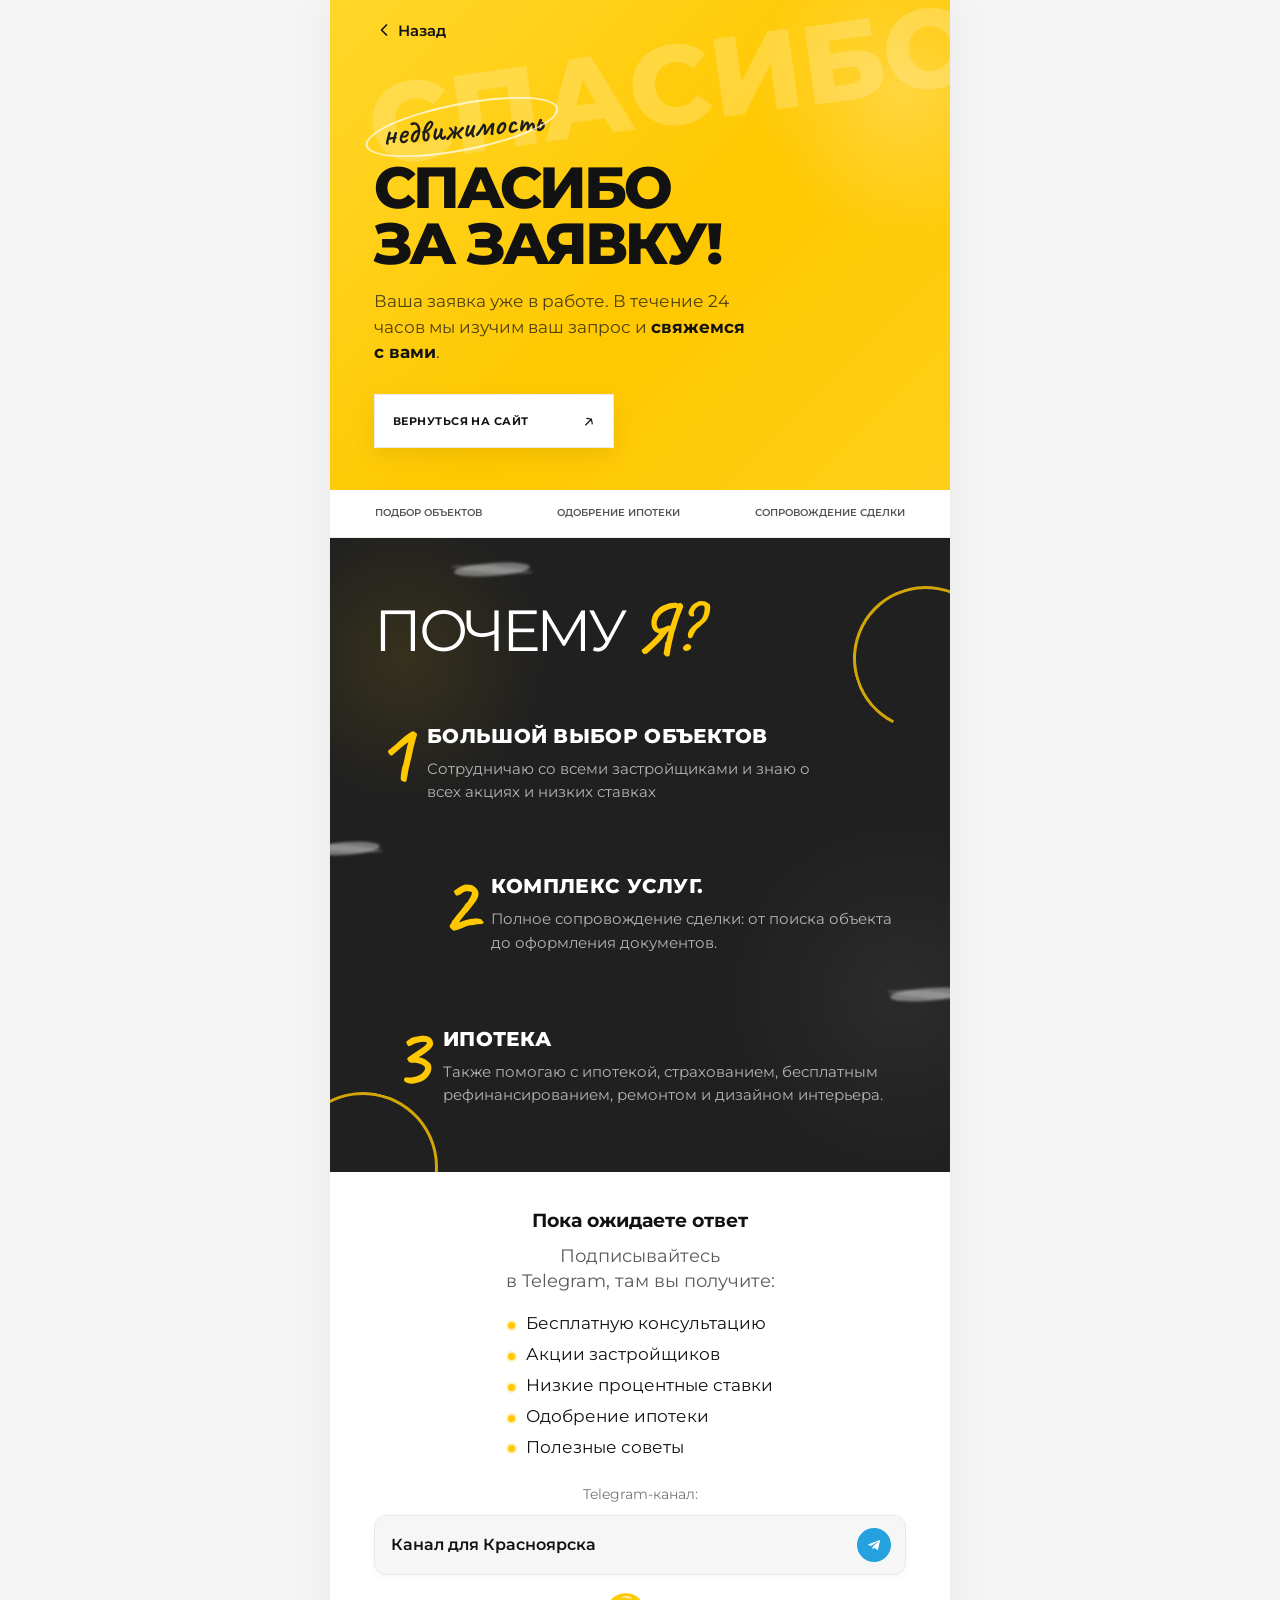
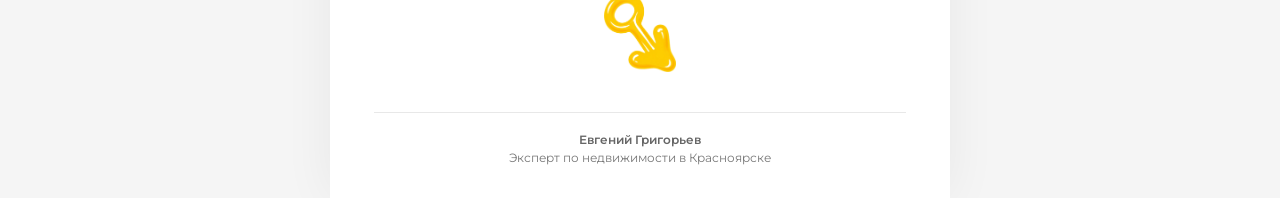
==== commit 3ebf1189: "Update success page in success.html to change channel label to "Telegram-канал" and remove channels " ====
--- a/success.html
+++ b/success.html
@@ -132,32 +132,10 @@
             <li>Полезные советы</li>
           </ul>
 
-          <p class="success-page__channels-label">Выбирайте нужный город:</p>
+          <p class="success-page__channels-label">Telegram-канал:</p>
           <div class="success-page__channels">
             <button type="button" class="success-page__channel">
               <span class="success-page__channel-name">Канал для Красноярска</span>
-              <span class="success-page__channel-icon" aria-hidden="true">
-                <svg viewBox="0 0 24 24">
-                  <path
-                    fill="#fff"
-                    d="M9.993 17.854 10.129 14.2l6.916-6.228c.262-.238-.057-.366-.403-.146l-8.404 5.453-3.624-1.13c-.79-.245-.805-.79.172-1.176l14.053-5.422c.656-.247 1.233.153 1.007.958l-2.389 11.222c-.175.786-.647 1.002-1.321.621l-3.646-2.686-1.762 1.728c-.196.197-.362.362-.736.362Z"
-                  />
-                </svg>
-              </span>
-            </button>
-            <button type="button" class="success-page__channel">
-              <span class="success-page__channel-name">Канал для Москвы</span>
-              <span class="success-page__channel-icon" aria-hidden="true">
-                <svg viewBox="0 0 24 24">
-                  <path
-                    fill="#fff"
-                    d="M9.993 17.854 10.129 14.2l6.916-6.228c.262-.238-.057-.366-.403-.146l-8.404 5.453-3.624-1.13c-.79-.245-.805-.79.172-1.176l14.053-5.422c.656-.247 1.233.153 1.007.958l-2.389 11.222c-.175.786-.647 1.002-1.321.621l-3.646-2.686-1.762 1.728c-.196.197-.362.362-.736.362Z"
-                  />
-                </svg>
-              </span>
-            </button>
-            <button type="button" class="success-page__channel">
-              <span class="success-page__channel-name">Канал для Дубая</span>
               <span class="success-page__channel-icon" aria-hidden="true">
                 <svg viewBox="0 0 24 24">
                   <path
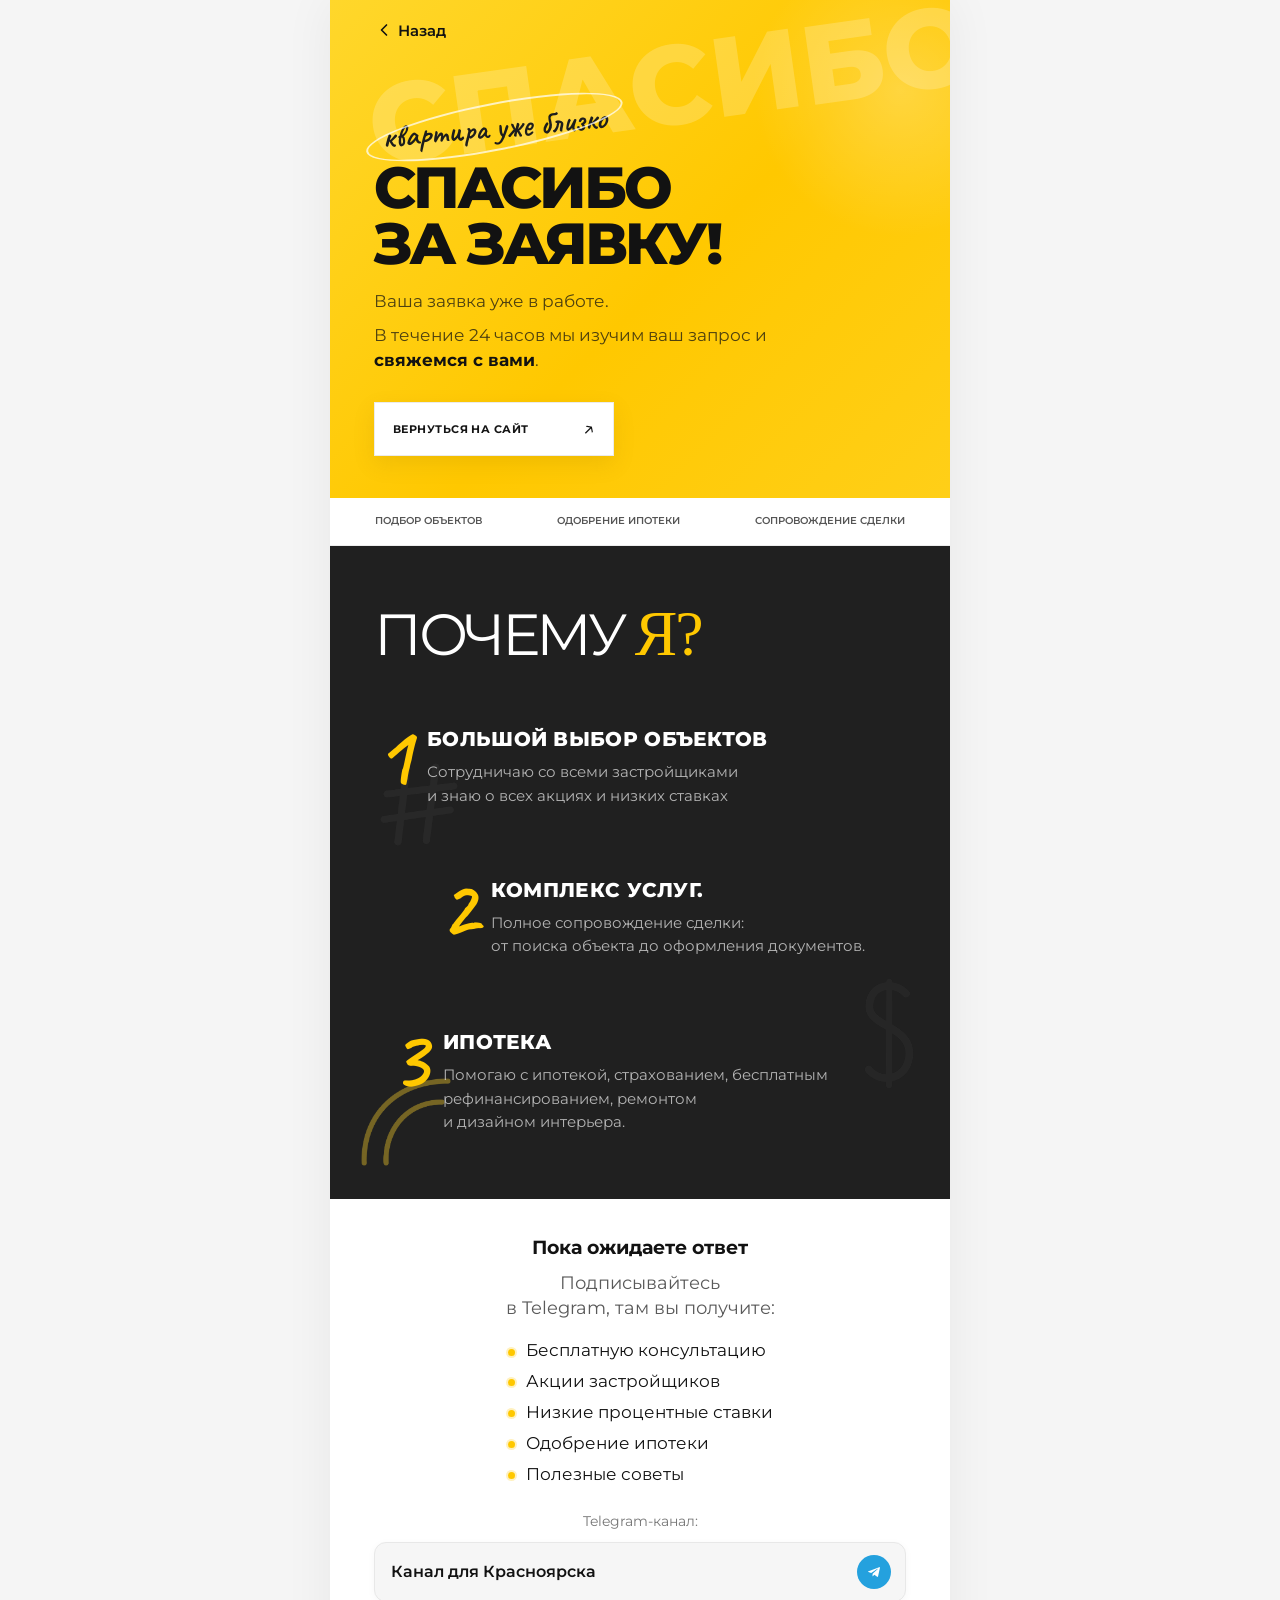
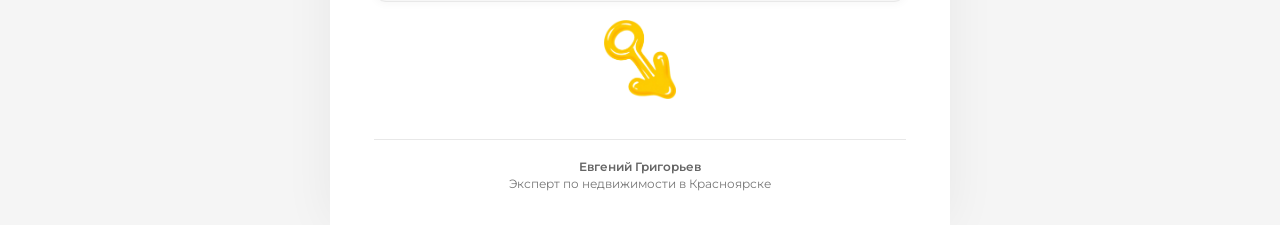
==== commit fa1cfca2: "Refine content and layout in index.html and success.html for clarity and engagement; update styles i" ====
--- a/success.html
+++ b/success.html
@@ -27,7 +27,7 @@
     <link rel="manifest" href="manifest.json" />
     <link rel="preconnect" href="https://fonts.bunny.net" />
     <link
-      href="https://fonts.bunny.net/css?family=caveat:500,600,700|montserrat:400,500,600,700,800&display=swap"
+      href="https://fonts.bunny.net/css?family=caveat:500,600,700|marck-script:400|montserrat:400,500,600,700,800&display=swap"
       rel="stylesheet"
     />
     <link rel="stylesheet" href="style.css" />
@@ -50,12 +50,13 @@
 
       <div class="success-page__content">
         <header class="success-page__hero">
-          <span class="success-page__hero-note">недвижимость</span>
+          <span class="success-page__hero-note">квартира уже близко</span>
           <h1 class="success-page__title">
             СПАСИБО<br />ЗА ЗАЯВКУ!
           </h1>
+          <p class="success-page__lead">Ваша заявка уже в работе.</p>
           <p class="success-page__lead">
-            Ваша заявка уже в работе. В течение 24 часов мы изучим ваш запрос и
+            В течение 24 часов мы изучим ваш запрос и
             <strong>свяжемся с&nbsp;вами</strong>.
           </p>
           <a class="success-page__hero-button" href="index.html">
@@ -71,9 +72,24 @@
         </div>
 
         <section class="success-page__why" aria-labelledby="why-me-title">
-          <span class="success-page__chalk success-page__chalk--top" aria-hidden="true"></span>
-          <span class="success-page__chalk success-page__chalk--left" aria-hidden="true"></span>
-          <span class="success-page__chalk success-page__chalk--right" aria-hidden="true"></span>
+          <img
+            class="success-page__why-decor success-page__why-decor--hashtag"
+            src="assets/decor/why-hashtag.png?v=2"
+            alt=""
+            aria-hidden="true"
+          />
+          <img
+            class="success-page__why-decor success-page__why-decor--dollar"
+            src="assets/decor/why-dollar.png?v=2"
+            alt=""
+            aria-hidden="true"
+          />
+          <img
+            class="success-page__why-decor success-page__why-decor--arc-bl"
+            src="assets/decor/why-arc-neon.png?v=2"
+            alt=""
+            aria-hidden="true"
+          />
 
           <h2 class="success-page__why-title" id="why-me-title">
             ПОЧЕМУ <span>Я?</span>
@@ -85,8 +101,8 @@
               <div>
                 <h3>БОЛЬШОЙ ВЫБОР ОБЪЕКТОВ</h3>
                 <p>
-                  Сотрудничаю со всеми застройщиками и знаю о всех акциях и
-                  низких ставках
+                  Сотрудничаю со&nbsp;всеми&nbsp;застройщиками<br />
+                  и знаю о всех акциях и низких ставках
                 </p>
               </div>
             </article>
@@ -96,8 +112,8 @@
               <div>
                 <h3>КОМПЛЕКС УСЛУГ.</h3>
                 <p>
-                  Полное сопровождение сделки: от поиска объекта до оформления
-                  документов.
+                  Полное сопровождение сделки:<br />
+                  от поиска объекта до оформления документов.
                 </p>
               </div>
             </article>
@@ -107,8 +123,9 @@
               <div>
                 <h3>ИПОТЕКА</h3>
                 <p>
-                  Также помогаю с ипотекой, страхованием, бесплатным
-                  рефинансированием, ремонтом и дизайном интерьера.
+                  Помогаю с ипотекой, страхованием, бесплатным
+                  рефинансированием, ремонтом<br />
+                  и дизайном интерьера.
                 </p>
               </div>
             </article>
--- a/style.css
+++ b/style.css
@@ -1409,14 +1409,27 @@
   z-index: 1;
 }
 
+.reviews__intro {
+  max-width: 920px;
+  margin: 0 auto;
+}
+
 .reviews__heading {
-  margin: 0 auto;
-  max-width: 920px;
+  margin: 0;
   text-align: center;
   font-size: clamp(20px, 4vw, 32px);
   font-weight: 700;
   line-height: 1.2;
   color: #1a1a1a;
+}
+
+.reviews__heading-arrow {
+  display: block;
+  width: clamp(14px, 3.5vw, 20px);
+  height: auto;
+  margin: 4px auto 0;
+  transform: rotate(-45deg);
+  pointer-events: none;
 }
 
 .reviews__lead {
@@ -1429,7 +1442,7 @@
 }
 
 .reviews__carousel {
-  margin-top: clamp(28px, 5vw, 40px);
+  margin-top: 15px;
 }
 
 .reviews__stage {
@@ -2214,6 +2227,10 @@
   line-height: 1.5;
 }
 
+.success-page__lead + .success-page__lead {
+  margin-top: 8px;
+}
+
 .success-page__lead strong {
   color: var(--ink);
   font-weight: 700;
@@ -2298,39 +2315,38 @@
   padding: clamp(38px, 10vw, 58px) 24px clamp(44px, 12vw, 66px);
   overflow: hidden;
   color: #fff;
-  background:
-    radial-gradient(circle at 12% 19%, rgba(255, 200, 0, 0.1), transparent 19%),
-    radial-gradient(circle at 92% 72%, rgba(255, 255, 255, 0.05), transparent 24%),
-    #202020;
+  background: #202020;
   text-align: left;
 }
 
-.success-page__why::before,
-.success-page__why::after {
-  content: "";
+.success-page__why-decor {
   position: absolute;
   z-index: 0;
-  border: 3px solid rgba(255, 200, 0, 0.8);
-  border-right-color: transparent;
-  border-bottom-color: transparent;
-  border-radius: 50%;
+  display: block;
+  height: auto;
   pointer-events: none;
-}
-
-.success-page__why::before {
-  top: 48px;
-  right: -48px;
-  width: 145px;
-  height: 145px;
-  transform: rotate(-18deg);
-}
-
-.success-page__why::after {
-  bottom: -70px;
-  left: -42px;
-  width: 150px;
-  height: 150px;
-  transform: rotate(105deg);
+  user-select: none;
+}
+
+.success-page__why-decor--hashtag {
+  top: clamp(174px, 44vw, 215px);
+  left: clamp(28px, 9vw, 48px);
+  width: clamp(58px, 17vw, 82px);
+  opacity: 0.38;
+}
+
+.success-page__why-decor--dollar {
+  top: clamp(340px, 88vw, 430px);
+  right: clamp(18px, 6vw, 34px);
+  width: clamp(38px, 11vw, 54px);
+  opacity: 0.32;
+}
+
+.success-page__why-decor--arc-bl {
+  bottom: clamp(18px, 5vw, 30px);
+  left: 28px;
+  width: clamp(68px, 20vw, 96px);
+  opacity: 0.4;
 }
 
 .success-page__why-title {
@@ -2346,9 +2362,9 @@
 
 .success-page__why-title span {
   color: var(--yellow);
-  font-family: "Caveat", "Segoe Script", cursive;
-  font-size: 1.18em;
-  font-weight: 600;
+  font-family: "Marck Script", "Segoe Script", cursive;
+  font-size: 1.1em;
+  font-weight: 400;
   letter-spacing: -0.03em;
 }
 
@@ -2400,44 +2416,6 @@
   color: rgba(255, 255, 255, 0.66);
   font-size: clamp(12px, 3.35vw, 15px);
   line-height: 1.55;
-}
-
-.success-page__chalk {
-  position: absolute;
-  z-index: 0;
-  display: block;
-  height: 13px;
-  border-radius: 50%;
-  background: rgba(255, 255, 255, 0.38);
-  filter: blur(1px);
-  transform: rotate(-4deg);
-}
-
-.success-page__chalk::after {
-  content: "";
-  position: absolute;
-  inset: 3px -3px;
-  border-radius: inherit;
-  background: rgba(255, 255, 255, 0.18);
-  transform: rotate(8deg);
-}
-
-.success-page__chalk--top {
-  top: 25px;
-  left: 20%;
-  width: 76px;
-}
-
-.success-page__chalk--left {
-  top: 48%;
-  left: -18px;
-  width: 68px;
-}
-
-.success-page__chalk--right {
-  right: -15px;
-  bottom: 27%;
-  width: 75px;
 }
 
 .success-page__telegram {
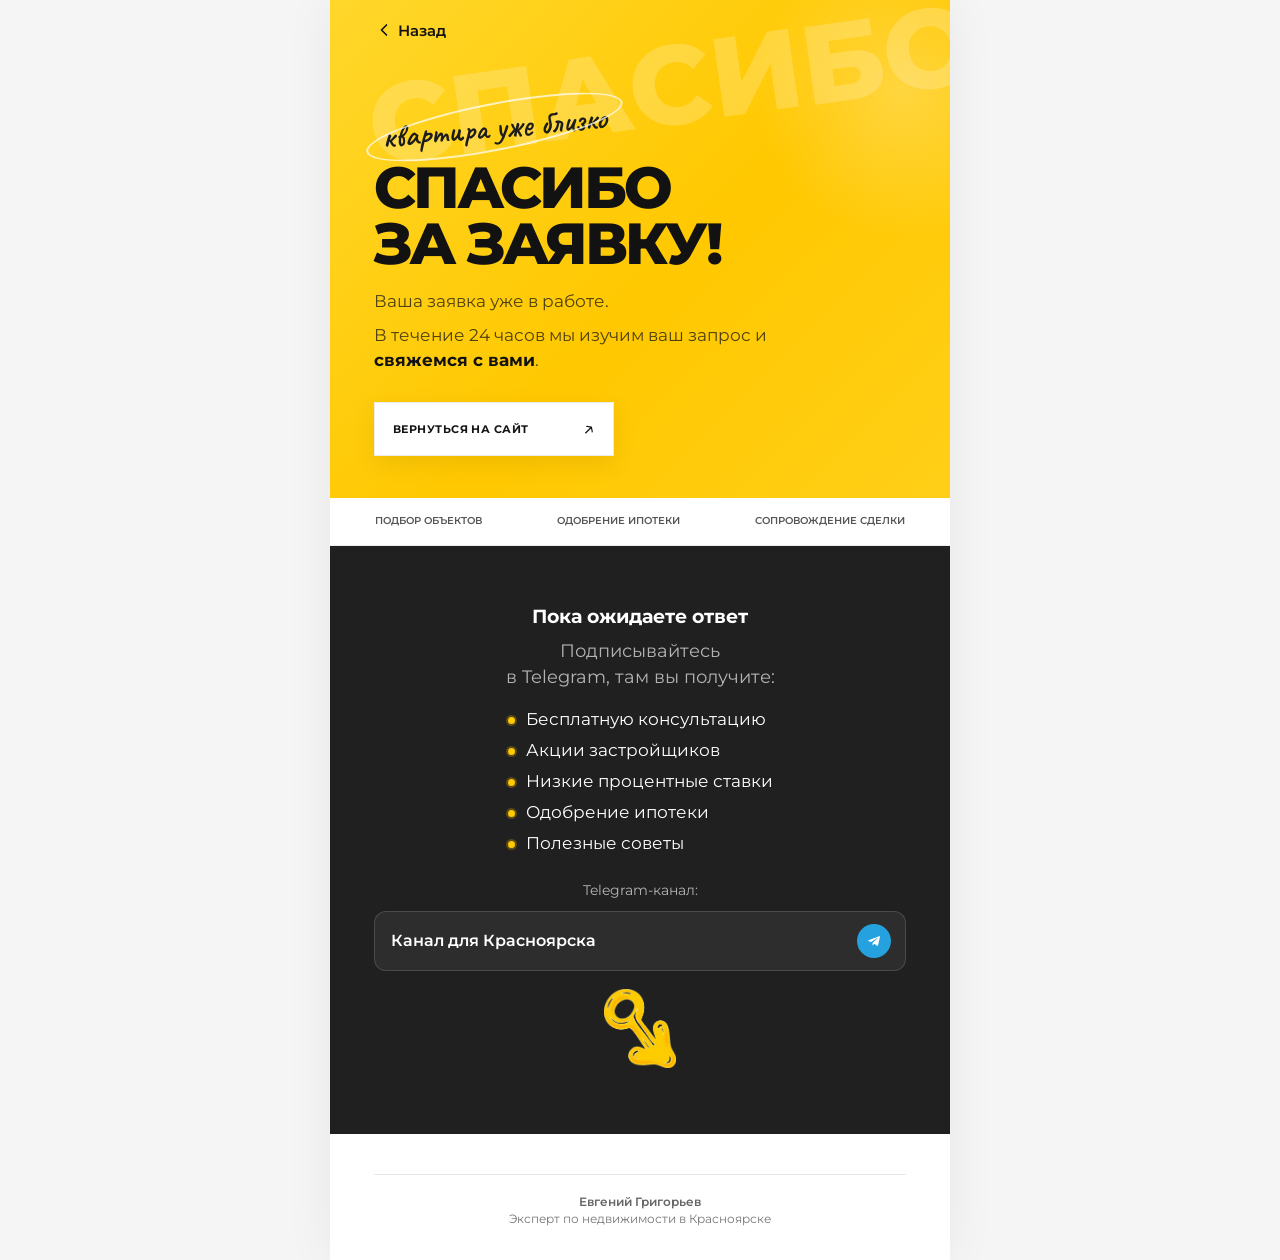
==== commit cef50260: "Implement new "Why Me?" section in index.html for enhanced user engagement; update styles in style.c" ====
--- a/success.html
+++ b/success.html
@@ -71,67 +71,6 @@
           <span>СОПРОВОЖДЕНИЕ СДЕЛКИ</span>
         </div>
 
-        <section class="success-page__why" aria-labelledby="why-me-title">
-          <img
-            class="success-page__why-decor success-page__why-decor--hashtag"
-            src="assets/decor/why-hashtag.png?v=2"
-            alt=""
-            aria-hidden="true"
-          />
-          <img
-            class="success-page__why-decor success-page__why-decor--dollar"
-            src="assets/decor/why-dollar.png?v=2"
-            alt=""
-            aria-hidden="true"
-          />
-          <img
-            class="success-page__why-decor success-page__why-decor--arc-bl"
-            src="assets/decor/why-arc-neon.png?v=2"
-            alt=""
-            aria-hidden="true"
-          />
-
-          <h2 class="success-page__why-title" id="why-me-title">
-            ПОЧЕМУ <span>Я?</span>
-          </h2>
-
-          <div class="success-page__reasons">
-            <article class="success-page__reason success-page__reason--left">
-              <span class="success-page__reason-number">1</span>
-              <div>
-                <h3>БОЛЬШОЙ ВЫБОР ОБЪЕКТОВ</h3>
-                <p>
-                  Сотрудничаю со&nbsp;всеми&nbsp;застройщиками<br />
-                  и знаю о всех акциях и низких ставках
-                </p>
-              </div>
-            </article>
-
-            <article class="success-page__reason success-page__reason--right">
-              <span class="success-page__reason-number">2</span>
-              <div>
-                <h3>КОМПЛЕКС УСЛУГ.</h3>
-                <p>
-                  Полное сопровождение сделки:<br />
-                  от поиска объекта до оформления документов.
-                </p>
-              </div>
-            </article>
-
-            <article class="success-page__reason success-page__reason--center">
-              <span class="success-page__reason-number">3</span>
-              <div>
-                <h3>ИПОТЕКА</h3>
-                <p>
-                  Помогаю с ипотекой, страхованием, бесплатным
-                  рефинансированием, ремонтом<br />
-                  и дизайном интерьера.
-                </p>
-              </div>
-            </article>
-          </div>
-        </section>
-
         <section class="success-page__telegram" aria-label="Telegram-каналы">
           <p class="success-page__while-wait">
             <strong>Пока ожидаете ответ</strong>
--- a/style.css
+++ b/style.css
@@ -2309,6 +2309,7 @@
 }
 
 .success-page__why {
+  margin-top: 28px;
   position: relative;
   width: calc(100% + 56px);
   margin: 0 -28px;
@@ -2419,11 +2420,19 @@
 }
 
 .success-page__telegram {
-  margin-top: clamp(28px, 7vw, 36px);
+  position: relative;
+  width: calc(100% + 56px);
+  margin: 0 -28px;
+  padding: clamp(38px, 10vw, 58px) 24px clamp(44px, 12vw, 66px);
+  overflow: hidden;
+  color: #fff;
+  background: #202020;
+  text-align: center;
 }
 
 .success-page__while-wait {
   margin: 0 0 10px;
+  color: #fff;
   font-size: clamp(16px, 4.2vw, 19px);
   line-height: 1.35;
 }
@@ -2434,7 +2443,7 @@
 
 .success-page__subscribe {
   margin: 0;
-  color: #5a5a5a;
+  color: rgba(255, 255, 255, 0.66);
   font-size: clamp(15px, 4vw, 18px);
   line-height: 1.4;
 }
@@ -2446,6 +2455,7 @@
   padding: 0;
   list-style: none;
   text-align: left;
+  color: #fff;
   font-size: clamp(15px, 4vw, 17px);
   line-height: 1.35;
 }
@@ -2469,7 +2479,7 @@
 
 .success-page__channels-label {
   margin: 26px 0 12px;
-  color: var(--muted);
+  color: rgba(255, 255, 255, 0.66);
   font-size: 14px;
   line-height: 1.3;
 }
@@ -2487,10 +2497,10 @@
   width: 100%;
   min-height: 52px;
   padding: 12px 14px 12px 16px;
-  border: 1.5px solid var(--line);
+  border: 1.5px solid rgba(255, 255, 255, 0.14);
   border-radius: 12px;
-  background: var(--surface);
-  color: var(--ink);
+  background: rgba(255, 255, 255, 0.06);
+  color: #fff;
   font: inherit;
   font-size: clamp(14px, 3.8vw, 16px);
   font-weight: 600;
@@ -2498,7 +2508,7 @@
   text-align: left;
   text-decoration: none;
   cursor: default;
-  box-shadow: 0 2px 8px rgba(0, 0, 0, 0.035);
+  box-shadow: none;
 }
 
 .success-page__channel-name {
@@ -2570,13 +2580,27 @@
 
   .success-page__hero,
   .success-page__topic-strip,
-  .success-page__why {
+  .success-page__why,
+  .success-page__telegram {
     width: calc(100% + 88px);
     margin-inline: -44px;
   }
 
   .success-page__hero,
-  .success-page__why {
+  .success-page__why,
+  .success-page__telegram {
     padding-inline: 44px;
   }
+}
+
+.page > .main-page__why {
+  margin-top: 24px;
+}
+
+@media (min-width: 768px) {
+  .page > .main-page__why {
+    width: 100%;
+    margin: 24px 0 0;
+    padding-inline: clamp(44px, 8vw, 96px);
+  }
 }
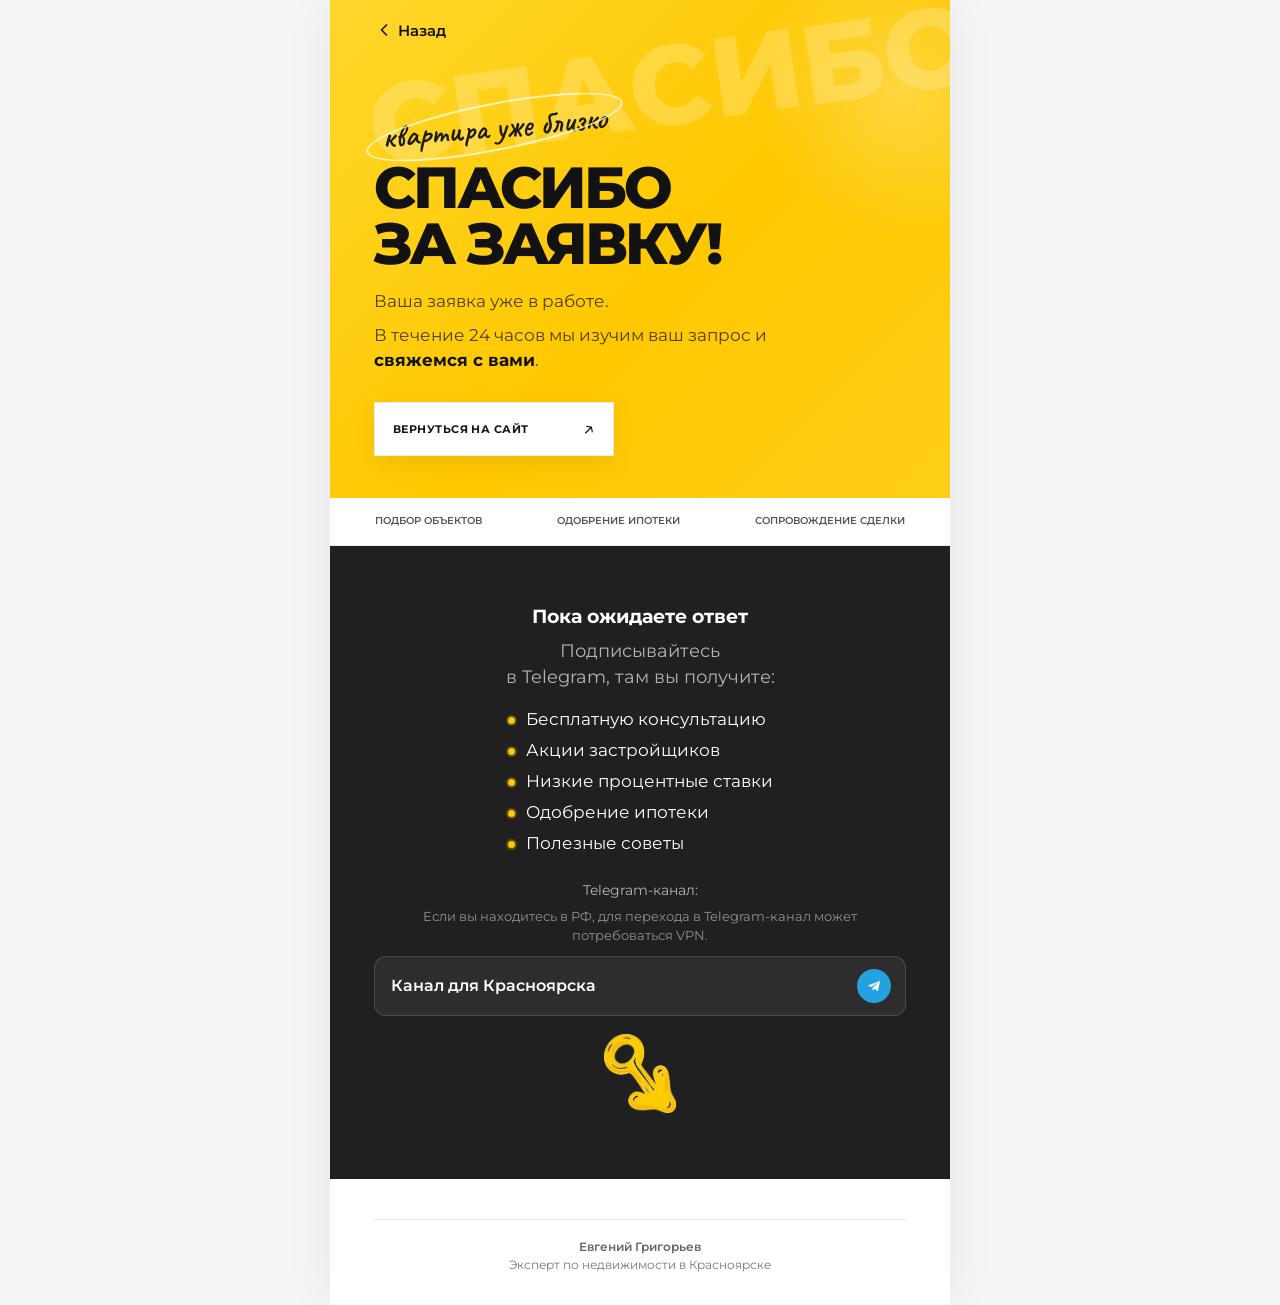
==== commit 97005fc5: "Refactor font links in index.html and success.html for consistency; update success page layout and s" ====
--- a/success.html
+++ b/success.html
@@ -27,7 +27,7 @@
     <link rel="manifest" href="manifest.json" />
     <link rel="preconnect" href="https://fonts.bunny.net" />
     <link
-      href="https://fonts.bunny.net/css?family=caveat:500,600,700|marck-script:400|montserrat:400,500,600,700,800&display=swap"
+      href="https://fonts.bunny.net/css?family=caveat:500,600,700|montserrat:400,500,600,700,800&display=swap"
       rel="stylesheet"
     />
     <link rel="stylesheet" href="style.css" />
@@ -89,8 +89,17 @@
           </ul>
 
           <p class="success-page__channels-label">Telegram-канал:</p>
+          <p class="success-page__channels-note">
+            Если вы находитесь в&nbsp;РФ, для перехода в&nbsp;Telegram-канал
+            может потребоваться VPN.
+          </p>
           <div class="success-page__channels">
-            <button type="button" class="success-page__channel">
+            <a
+              class="success-page__channel"
+              href="https://t.me/podbor_kvartir_krsk"
+              target="_blank"
+              rel="noopener noreferrer"
+            >
               <span class="success-page__channel-name">Канал для Красноярска</span>
               <span class="success-page__channel-icon" aria-hidden="true">
                 <svg viewBox="0 0 24 24">
@@ -100,7 +109,7 @@
                   />
                 </svg>
               </span>
-            </button>
+            </a>
           </div>
 
           <img
--- a/style.css
+++ b/style.css
@@ -2343,11 +2343,16 @@
   opacity: 0.32;
 }
 
-.success-page__why-decor--arc-bl {
-  bottom: clamp(18px, 5vw, 30px);
-  left: 28px;
+.success-page__why-decor--arc-tr {
+  top: clamp(44px, 11vw, 58px);
+  right: clamp(10px, 4vw, 24px);
   width: clamp(68px, 20vw, 96px);
   opacity: 0.4;
+  transform: rotate(90deg);
+}
+
+.success-page__reason-nowrap {
+  white-space: nowrap;
 }
 
 .success-page__why-title {
@@ -2363,9 +2368,9 @@
 
 .success-page__why-title span {
   color: var(--yellow);
-  font-family: "Marck Script", "Segoe Script", cursive;
-  font-size: 1.1em;
-  font-weight: 400;
+  font-family: "Caveat", "Segoe Script", cursive;
+  font-size: 1.18em;
+  font-weight: 600;
   letter-spacing: -0.03em;
 }
 
@@ -2478,10 +2483,17 @@
 }
 
 .success-page__channels-label {
-  margin: 26px 0 12px;
+  margin: 26px 0 8px;
   color: rgba(255, 255, 255, 0.66);
   font-size: 14px;
   line-height: 1.3;
+}
+
+.success-page__channels-note {
+  margin: 0 0 12px;
+  color: rgba(255, 255, 255, 0.5);
+  font-size: clamp(12px, 3.2vw, 13px);
+  line-height: 1.45;
 }
 
 .success-page__channels {
@@ -2507,8 +2519,14 @@
   line-height: 1.25;
   text-align: left;
   text-decoration: none;
-  cursor: default;
+  cursor: pointer;
   box-shadow: none;
+  transition: background 0.2s ease, border-color 0.2s ease;
+}
+
+.success-page__channel:hover {
+  background: rgba(255, 255, 255, 0.1);
+  border-color: rgba(255, 255, 255, 0.22);
 }
 
 .success-page__channel-name {
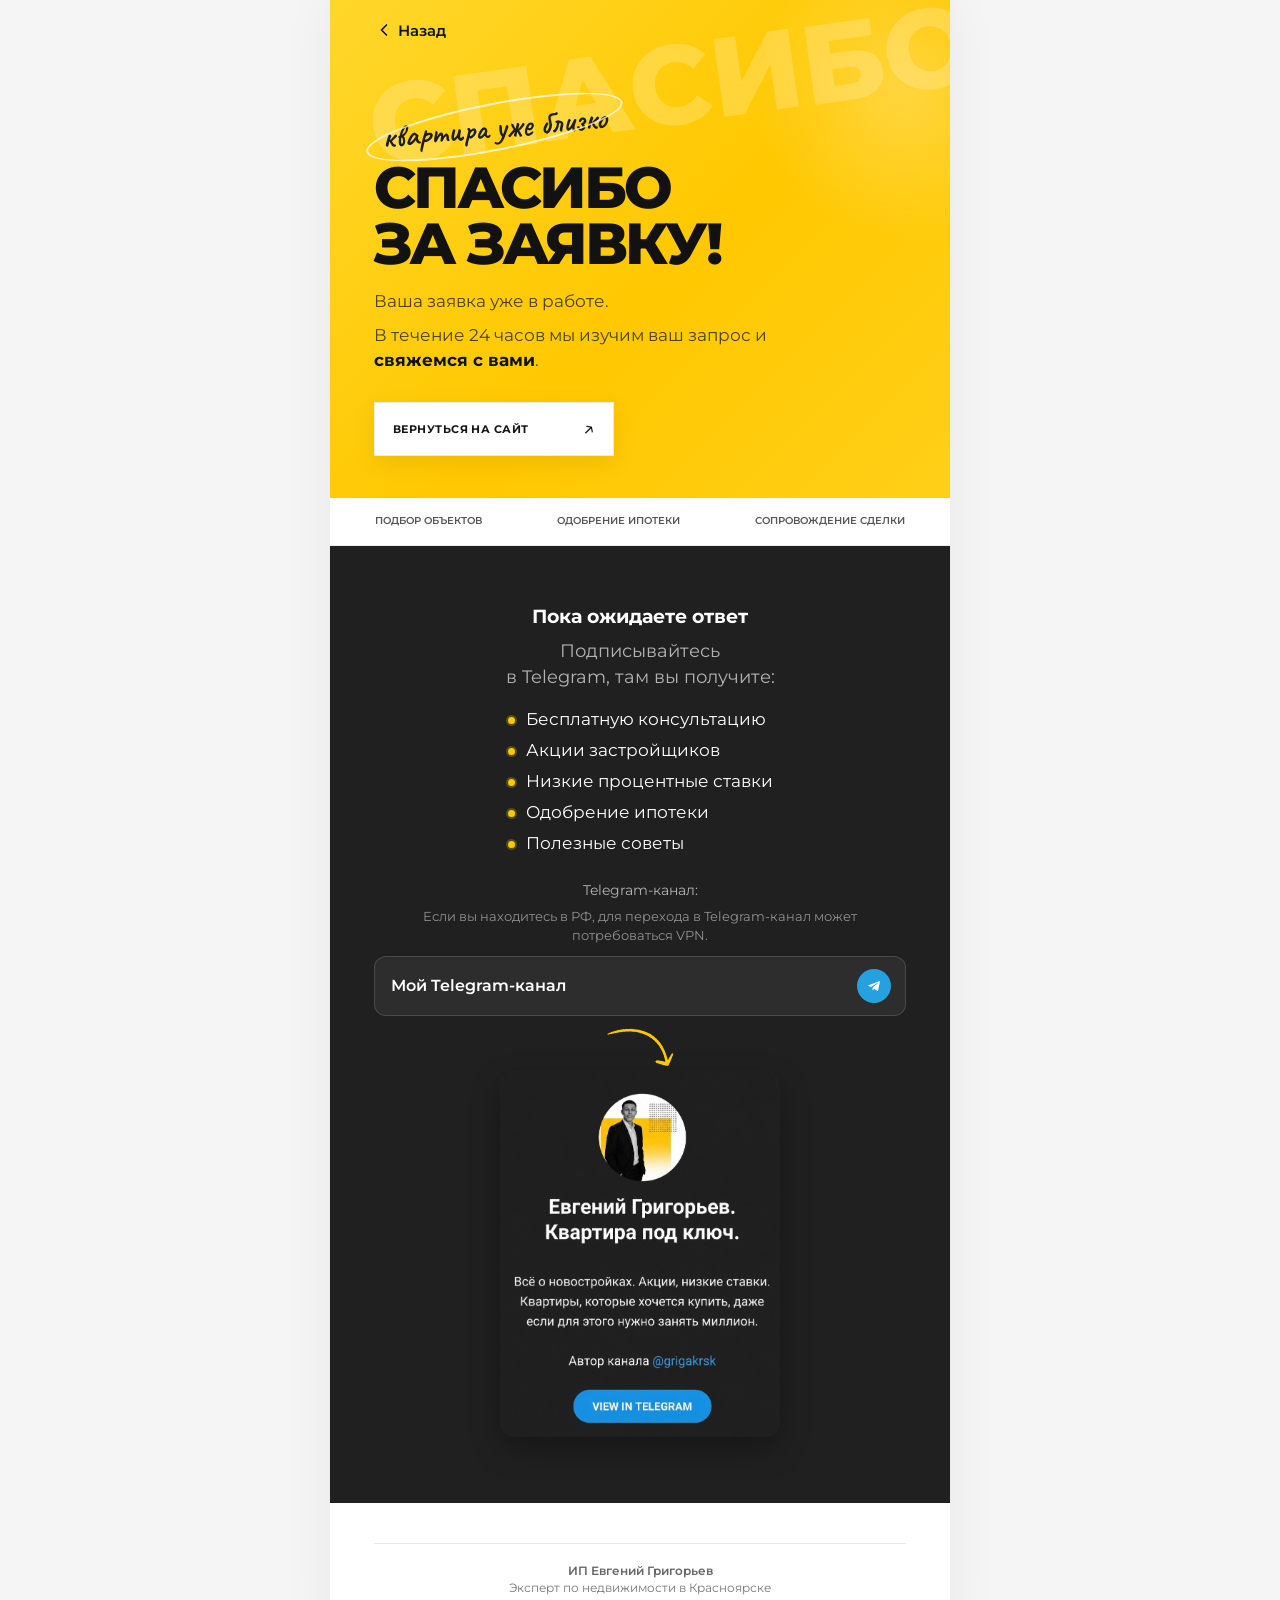
==== commit f6f7033e: "Update success page layout and styles in success.html and style.css; rename channel elements for cla" ====
--- a/success.html
+++ b/success.html
@@ -51,9 +51,7 @@
       <div class="success-page__content">
         <header class="success-page__hero">
           <span class="success-page__hero-note">квартира уже близко</span>
-          <h1 class="success-page__title">
-            СПАСИБО<br />ЗА ЗАЯВКУ!
-          </h1>
+          <h1 class="success-page__title">СПАСИБО<br />ЗА ЗАЯВКУ!</h1>
           <p class="success-page__lead">Ваша заявка уже в работе.</p>
           <p class="success-page__lead">
             В течение 24 часов мы изучим ваш запрос и
@@ -100,7 +98,7 @@
               target="_blank"
               rel="noopener noreferrer"
             >
-              <span class="success-page__channel-name">Канал для Красноярска</span>
+              <span class="success-page__channel-name">Мой Telegram-канал</span>
               <span class="success-page__channel-icon" aria-hidden="true">
                 <svg viewBox="0 0 24 24">
                   <path
@@ -113,17 +111,27 @@
           </div>
 
           <img
-            class="success-page__arrow"
-            src="assets/decor/glossy-arrow.png"
-            width="72"
-            height="120"
+            class="success-page__channel-arrow"
+            src="assets/decor/telegram-channel-arrow.png"
             alt=""
             aria-hidden="true"
           />
+          <a
+            class="success-page__channel-preview"
+            href="https://t.me/podbor_kvartir_krsk"
+            target="_blank"
+            rel="noopener noreferrer"
+            aria-label="Открыть мой Telegram-канал"
+          >
+            <img
+              src="assets/decor/telegram-channel-preview.png"
+              alt="Евгений Григорьев. Квартира под ключ — Telegram-канал"
+            />
+          </a>
         </section>
 
         <footer class="success-page__author">
-          <p class="success-page__author-name">Евгений Григорьев</p>
+          <p class="success-page__author-name">ИП Евгений Григорьев</p>
           <p class="success-page__author-role">
             Эксперт по недвижимости в Красноярске
           </p>
--- a/style.css
+++ b/style.css
@@ -747,6 +747,8 @@
 
 .benefits {
   margin-top: 18px;
+  min-width: 0;
+  max-width: 100%;
 }
 
 .page .benefits__grid {
@@ -756,10 +758,11 @@
 
 .page .benefit {
   display: grid;
-  grid-template-columns: 128px 1fr;
+  grid-template-columns: 128px minmax(0, 1fr);
   align-items: start;
   column-gap: 14px;
   padding: 14px 0;
+  min-width: 0;
   min-height: 0;
   border-bottom: 1px solid rgba(0, 0, 0, 0.08);
 }
@@ -775,6 +778,8 @@
 }
 
 .page .benefit__content {
+  min-width: 0;
+  max-width: 100%;
   justify-self: end;
   text-align: right;
 }
@@ -789,6 +794,8 @@
   display: grid;
   grid-template-columns: repeat(4, minmax(0, 1fr));
   gap: 0;
+  min-width: 0;
+  max-width: 100%;
 }
 
 .benefit {
@@ -855,6 +862,11 @@
   font-weight: 400;
   line-height: 1.35;
   color: #888;
+  overflow-wrap: anywhere;
+}
+
+.benefit__desc-nowrap {
+  white-space: nowrap;
 }
 
 @media (max-width: 780px) {
@@ -880,10 +892,11 @@
 
   .benefit {
     display: grid;
-    grid-template-columns: 128px 1fr;
+    grid-template-columns: minmax(96px, 112px) minmax(0, 1fr);
     align-items: start;
     column-gap: 14px;
     padding: 14px 0;
+    min-width: 0;
     min-height: 0;
     border-bottom: 1px solid rgba(0, 0, 0, 0.08);
   }
@@ -895,9 +908,15 @@
   }
 
   .benefit__content {
+    min-width: 0;
+    max-width: 100%;
     margin-top: 0;
     justify-self: end;
     text-align: right;
+  }
+
+  .benefit__desc-nowrap {
+    white-space: normal;
   }
 
   .benefit__text {
@@ -2548,11 +2567,27 @@
   height: 18px;
 }
 
-.success-page__arrow {
+.success-page__channel-arrow {
   display: block;
-  width: clamp(56px, 16vw, 72px);
+  width: clamp(48px, 14vw, 68px);
   height: auto;
-  margin: 18px auto 0;
+  margin: 14px auto 8px;
+  transform: rotate(8deg);
+}
+
+.success-page__channel-preview {
+  display: block;
+  width: min(72%, 280px);
+  margin: 0 auto;
+  overflow: hidden;
+  border-radius: 14px;
+  box-shadow: 0 12px 30px rgba(0, 0, 0, 0.3);
+}
+
+.success-page__channel-preview img {
+  display: block;
+  width: 100%;
+  height: auto;
 }
 
 .success-page__author {
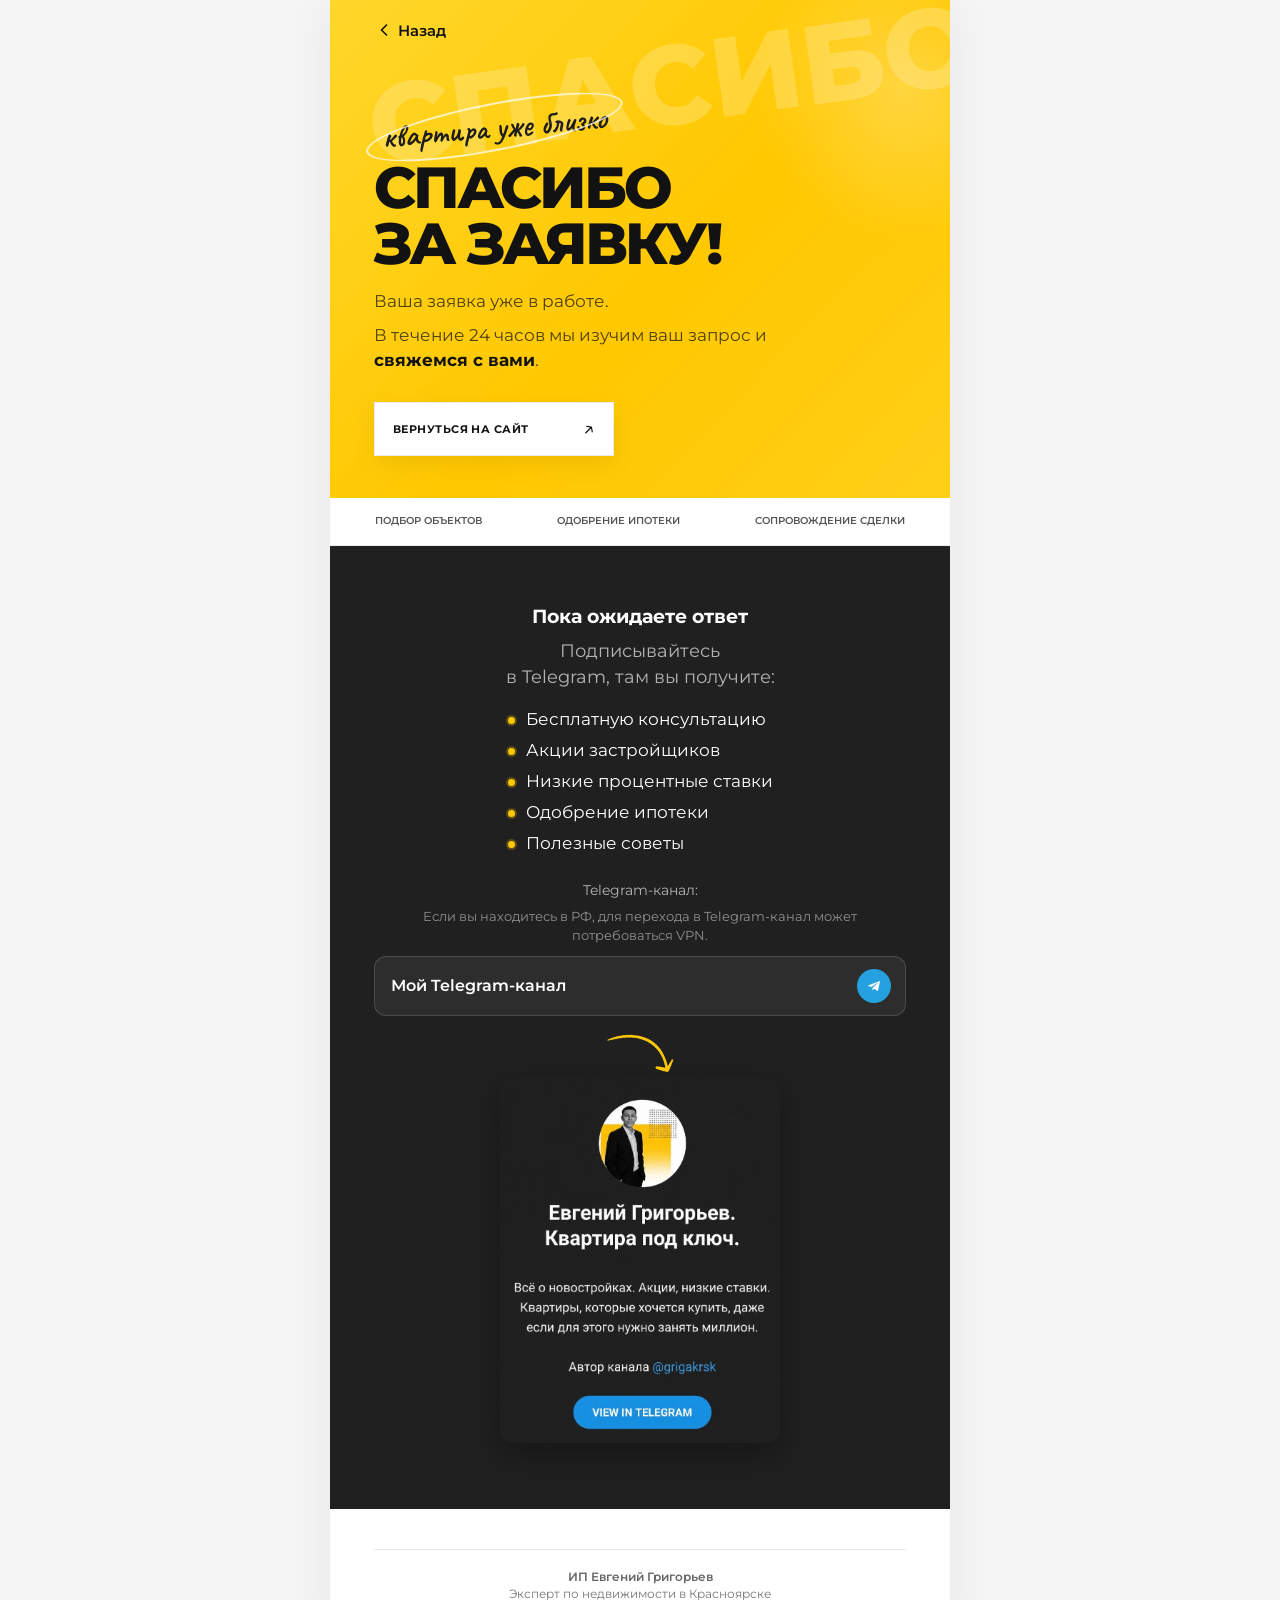
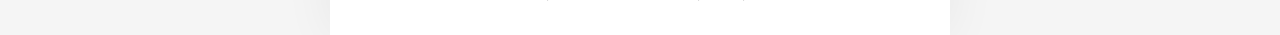
==== commit 413efdba: "Refactor success page layout in success.html by introducing a channel showcase for improved organiza" ====
--- a/success.html
+++ b/success.html
@@ -110,24 +110,30 @@
             </a>
           </div>
 
-          <img
-            class="success-page__channel-arrow"
-            src="assets/decor/telegram-channel-arrow.png"
-            alt=""
-            aria-hidden="true"
-          />
-          <a
-            class="success-page__channel-preview"
-            href="https://t.me/podbor_kvartir_krsk"
-            target="_blank"
-            rel="noopener noreferrer"
-            aria-label="Открыть мой Telegram-канал"
-          >
+          <div class="success-page__channel-showcase">
             <img
-              src="assets/decor/telegram-channel-preview.png"
-              alt="Евгений Григорьев. Квартира под ключ — Telegram-канал"
+              class="success-page__channel-arrow"
+              src="assets/decor/telegram-channel-arrow.png"
+              width="68"
+              height="32"
+              alt=""
+              aria-hidden="true"
             />
-          </a>
+            <a
+              class="success-page__channel-preview"
+              href="https://t.me/podbor_kvartir_krsk"
+              target="_blank"
+              rel="noopener noreferrer"
+              aria-label="Открыть мой Telegram-канал"
+            >
+              <img
+                src="assets/decor/telegram-channel-preview.png"
+                width="280"
+                height="366"
+                alt="Евгений Григорьев. Квартира под ключ — Telegram-канал"
+              />
+            </a>
+          </div>
         </section>
 
         <footer class="success-page__author">
--- a/style.css
+++ b/style.css
@@ -2173,6 +2173,8 @@
 
 .success-page__content {
   width: 100%;
+  min-width: 0;
+  max-width: 100%;
   text-align: center;
 }
 
@@ -2448,10 +2450,16 @@
   width: calc(100% + 56px);
   margin: 0 -28px;
   padding: clamp(38px, 10vw, 58px) 24px clamp(44px, 12vw, 66px);
-  overflow: hidden;
+  overflow: visible;
   color: #fff;
   background: #202020;
   text-align: center;
+}
+
+.success-page__telegram img {
+  display: block;
+  max-width: 100%;
+  height: auto;
 }
 
 .success-page__while-wait {
@@ -2567,9 +2575,20 @@
   height: 18px;
 }
 
+.success-page__channel-showcase {
+  display: flex;
+  flex-direction: column;
+  align-items: center;
+  width: 100%;
+  max-width: 100%;
+  margin-top: 6px;
+}
+
 .success-page__channel-arrow {
   display: block;
+  flex: 0 0 auto;
   width: clamp(48px, 14vw, 68px);
+  max-width: 68px;
   height: auto;
   margin: 14px auto 8px;
   transform: rotate(8deg);
@@ -2577,7 +2596,9 @@
 
 .success-page__channel-preview {
   display: block;
+  flex: 0 1 auto;
   width: min(72%, 280px);
+  max-width: 280px;
   margin: 0 auto;
   overflow: hidden;
   border-radius: 14px;
@@ -2587,6 +2608,7 @@
 .success-page__channel-preview img {
   display: block;
   width: 100%;
+  max-width: 100%;
   height: auto;
 }
 
